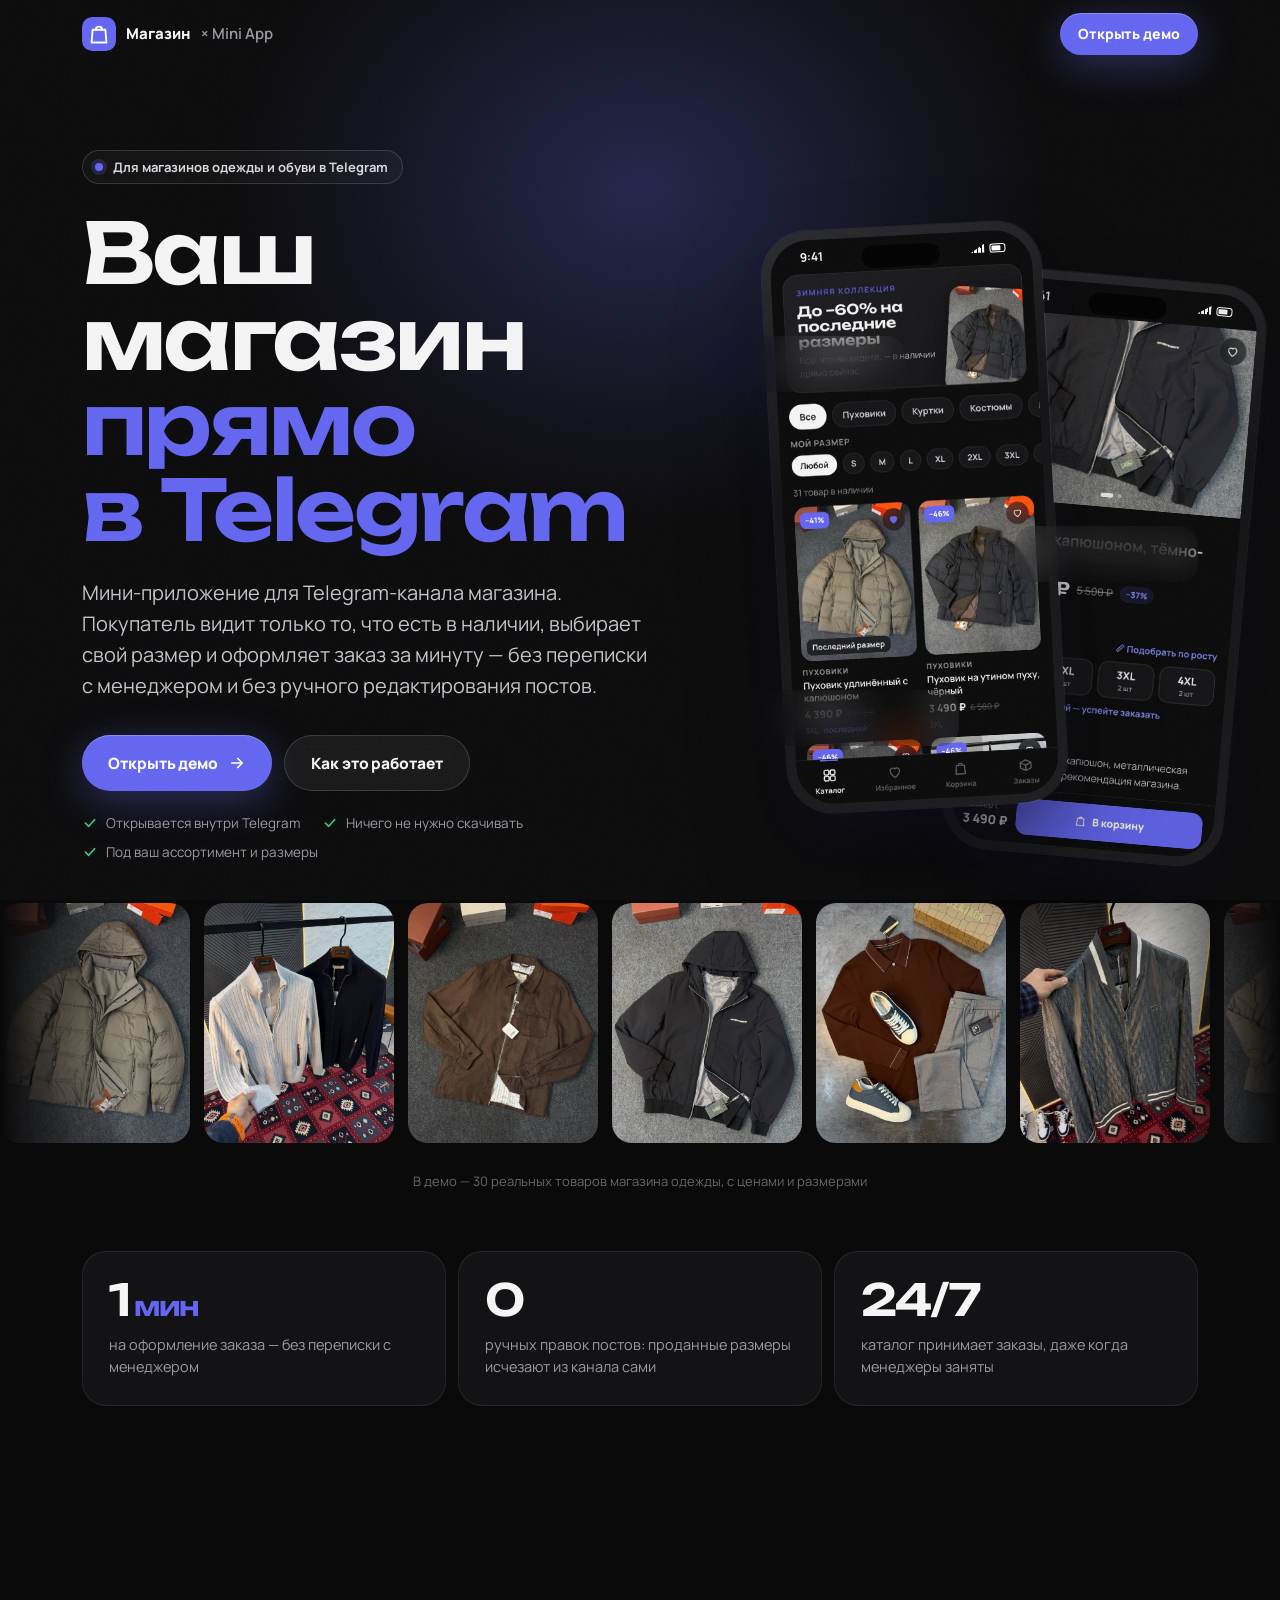
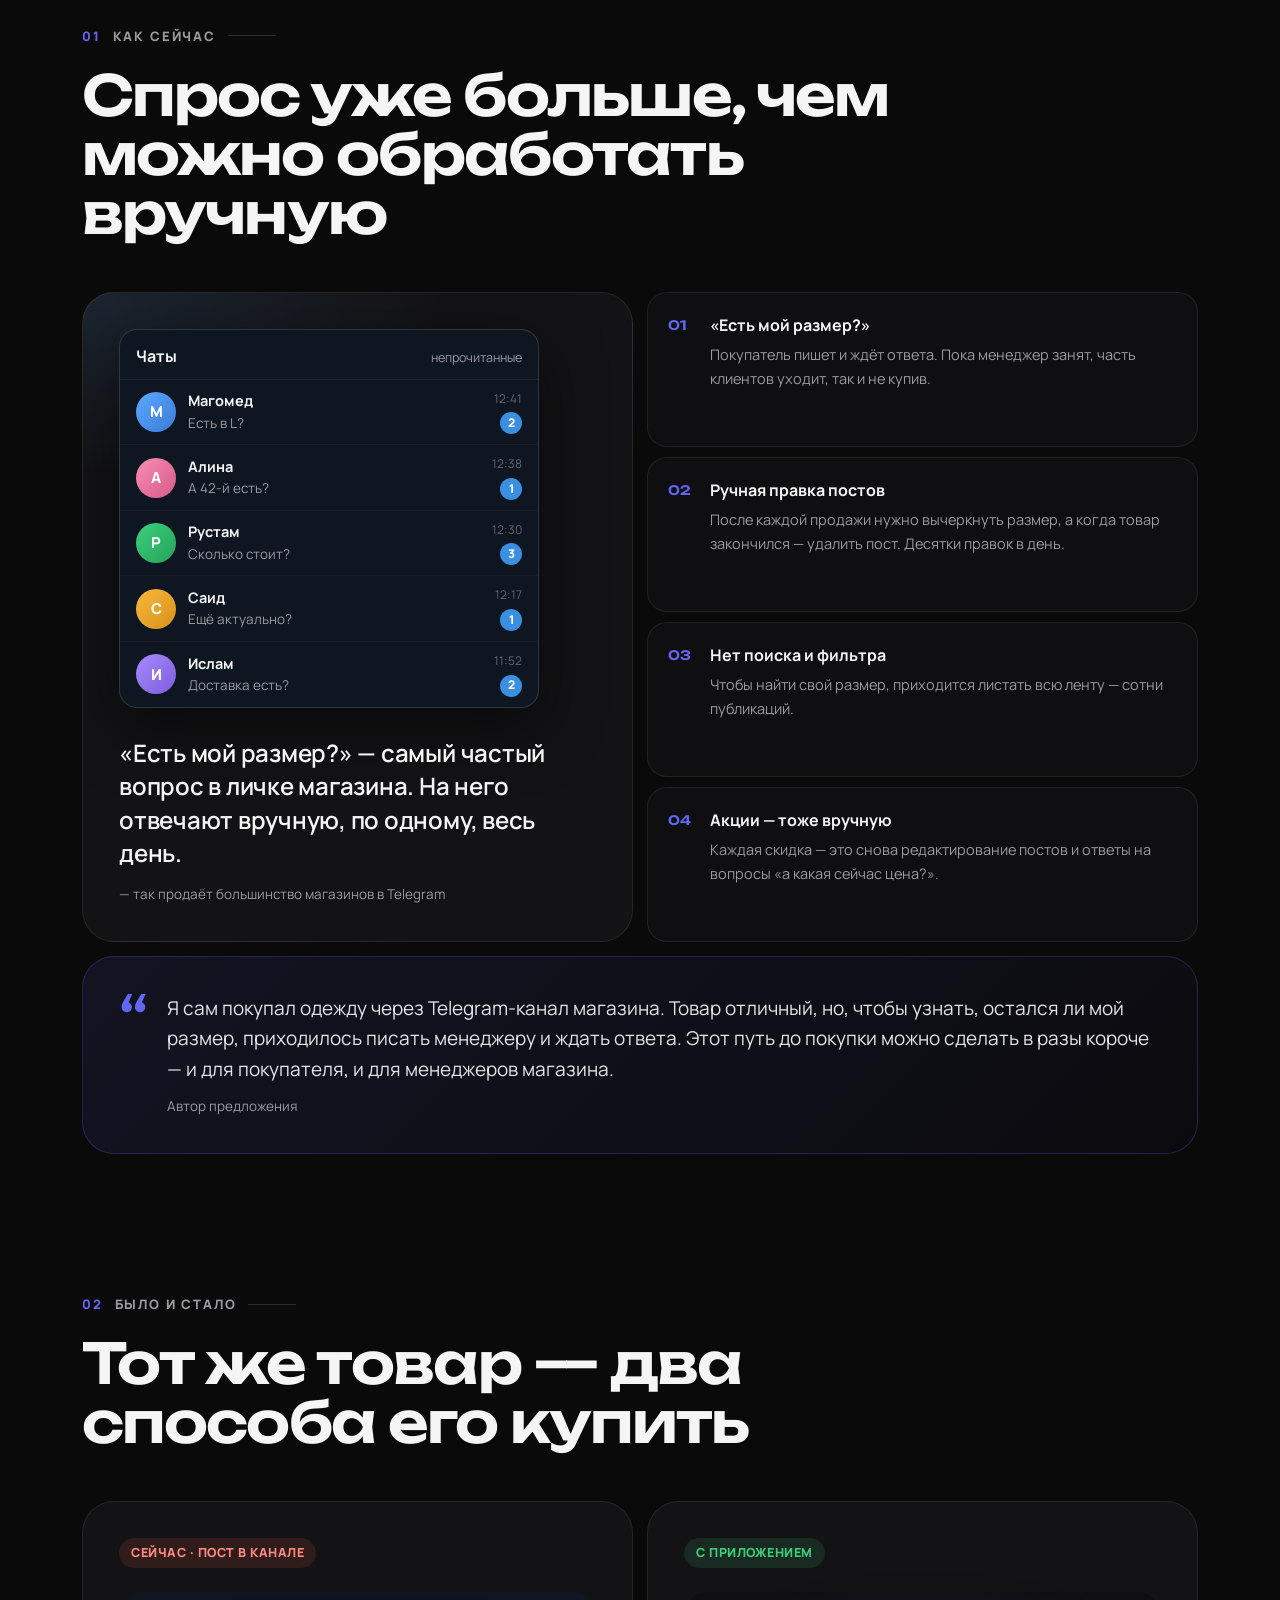
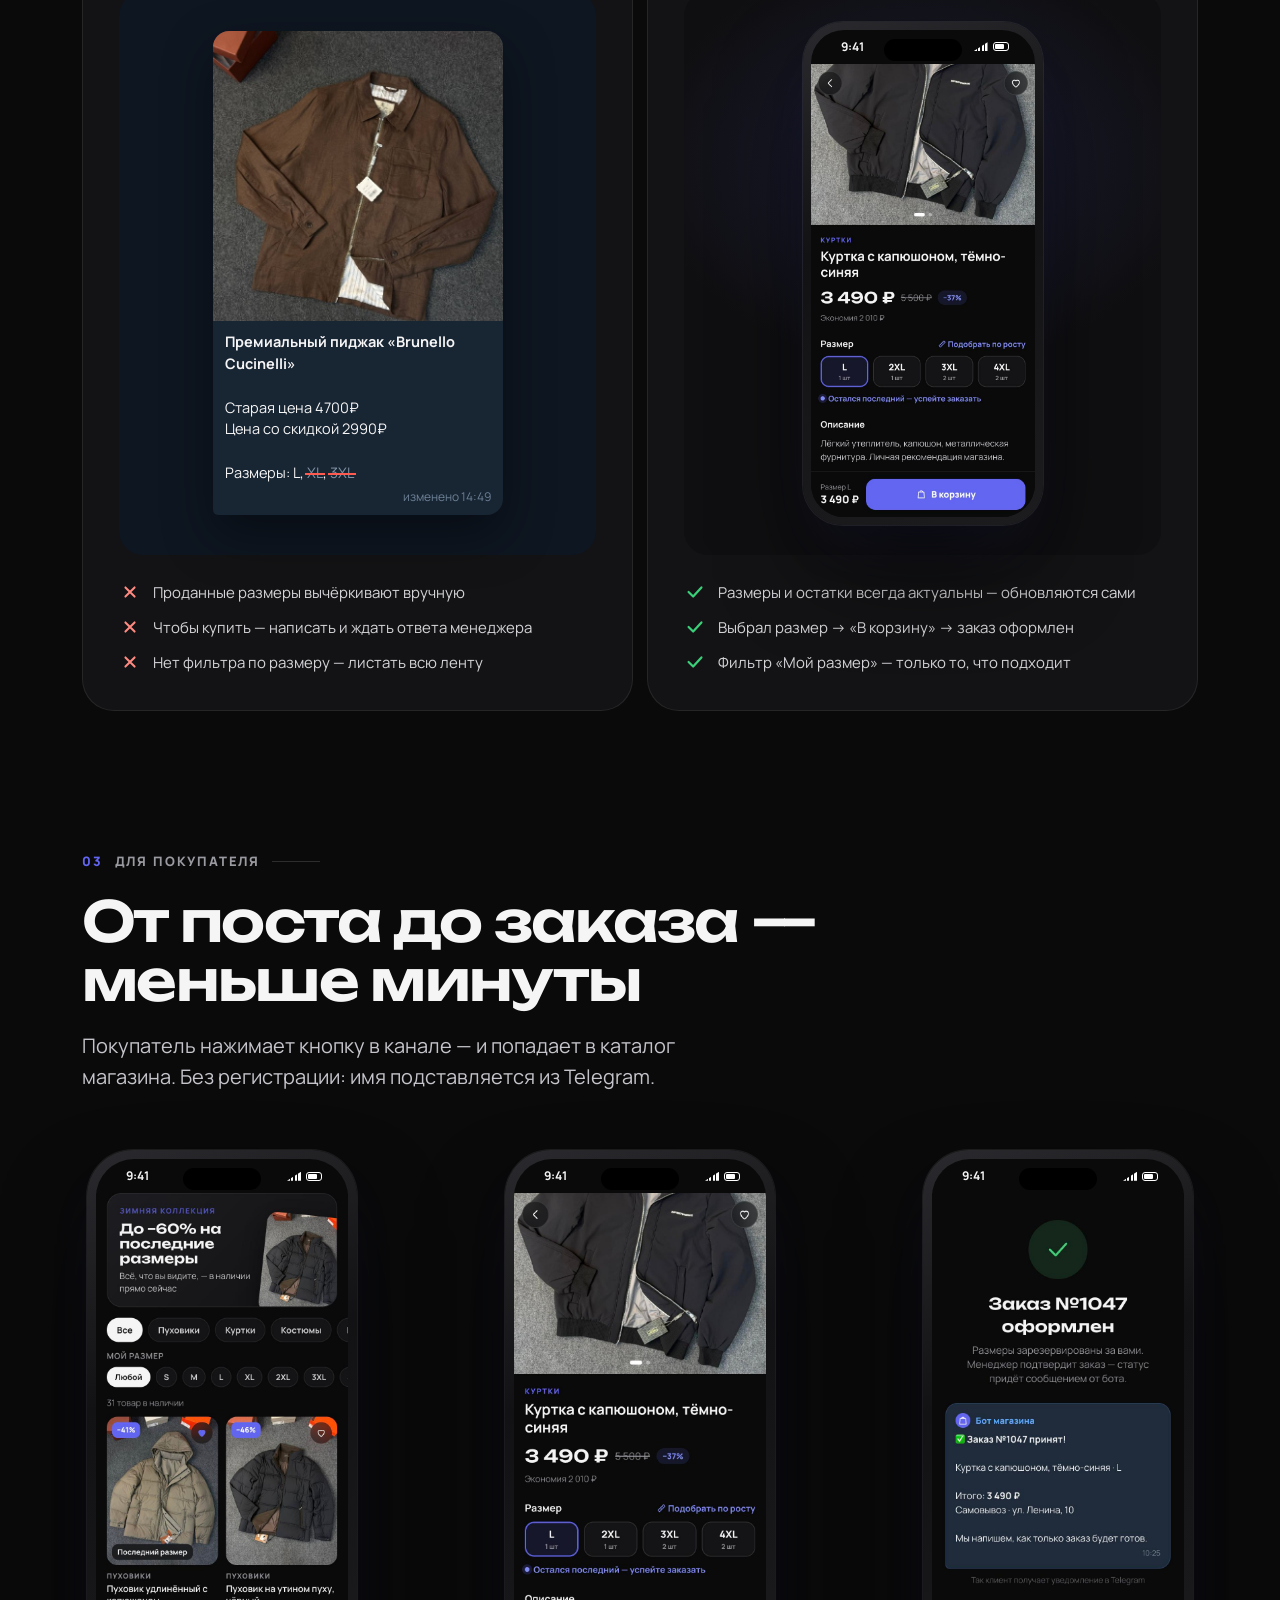
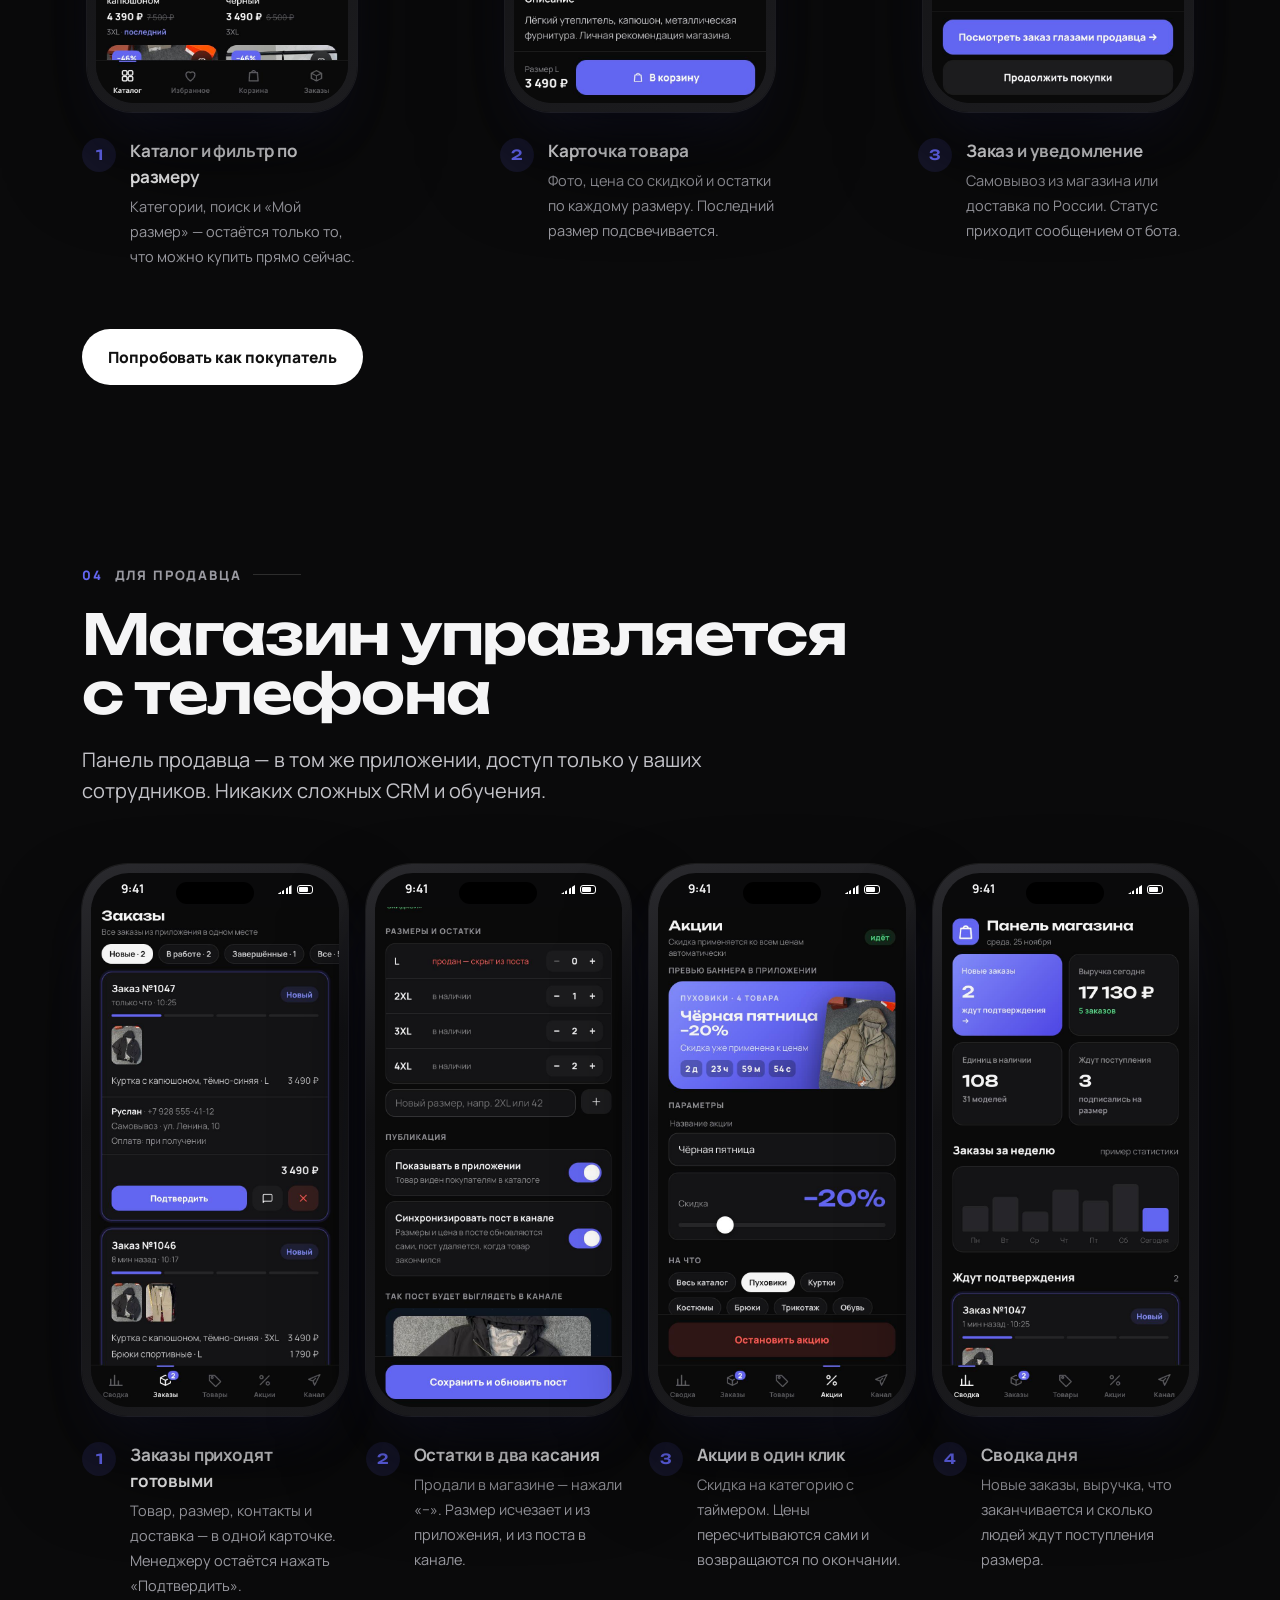
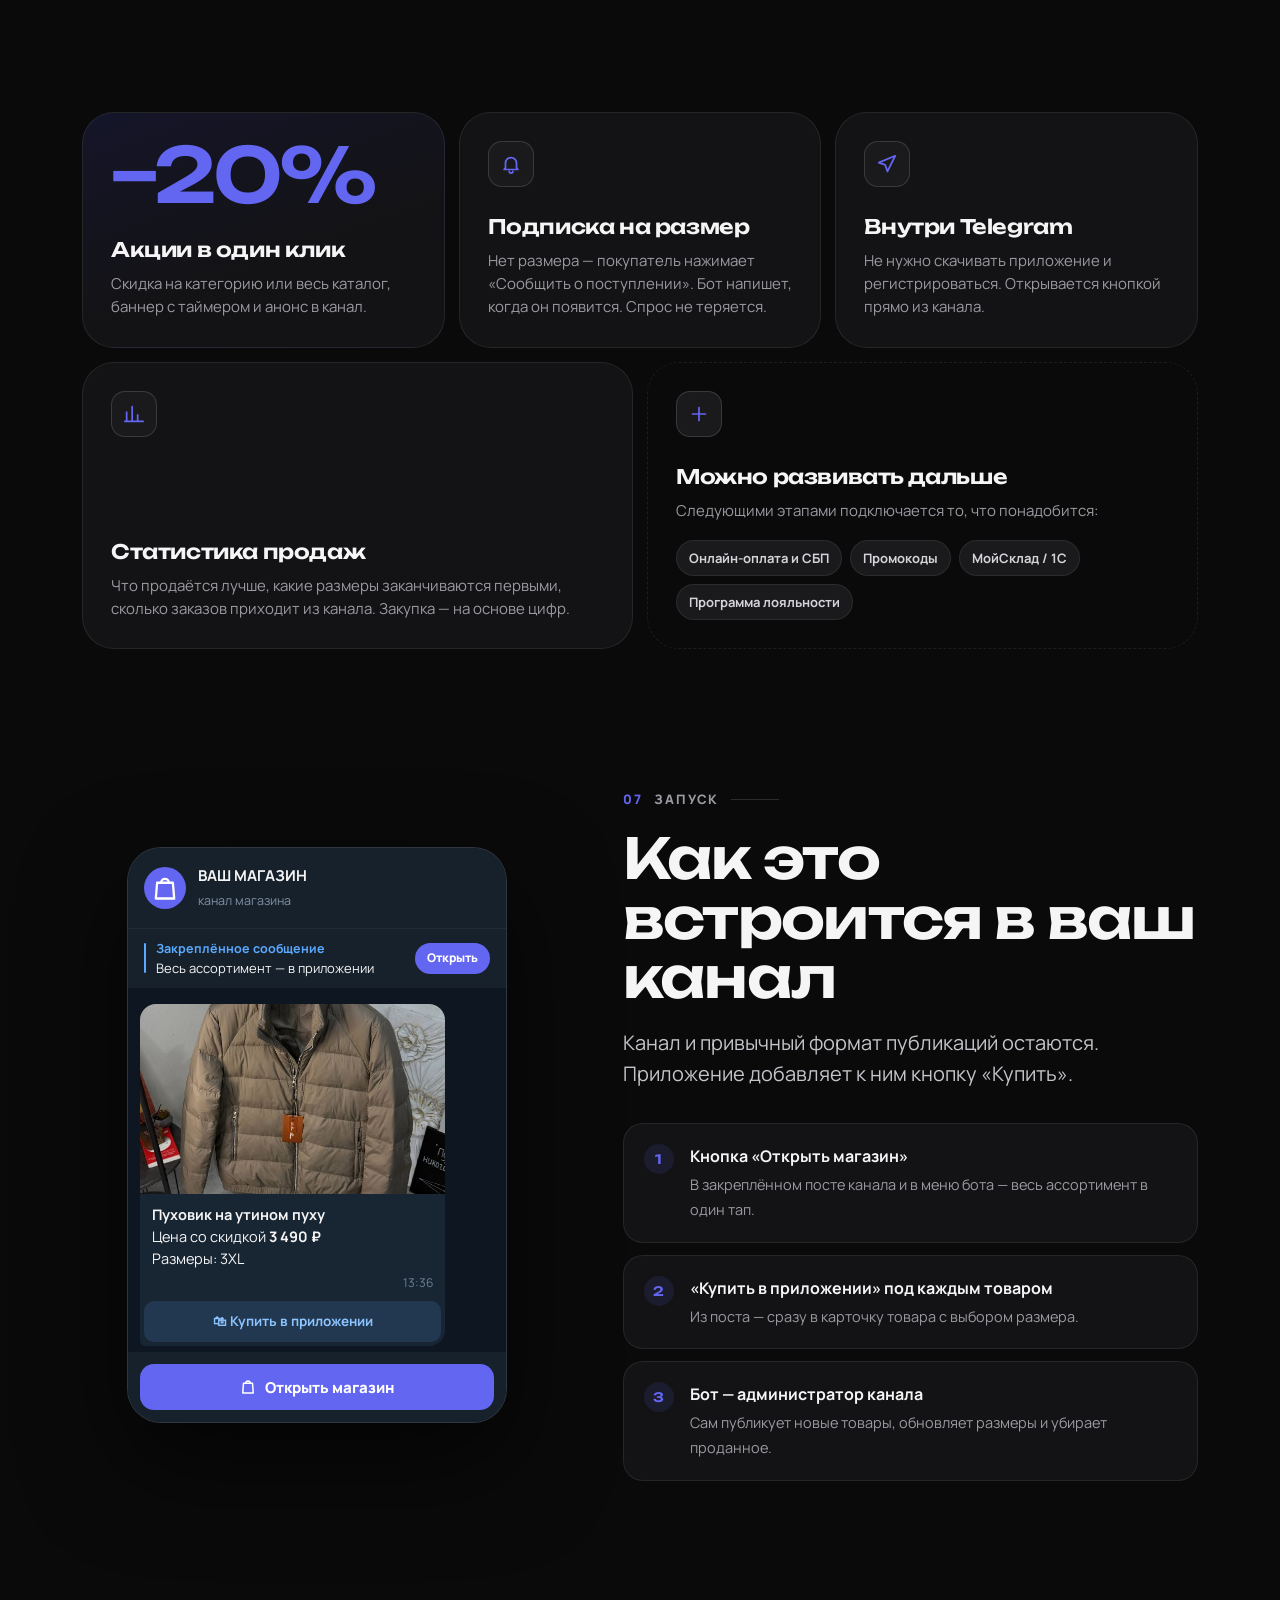
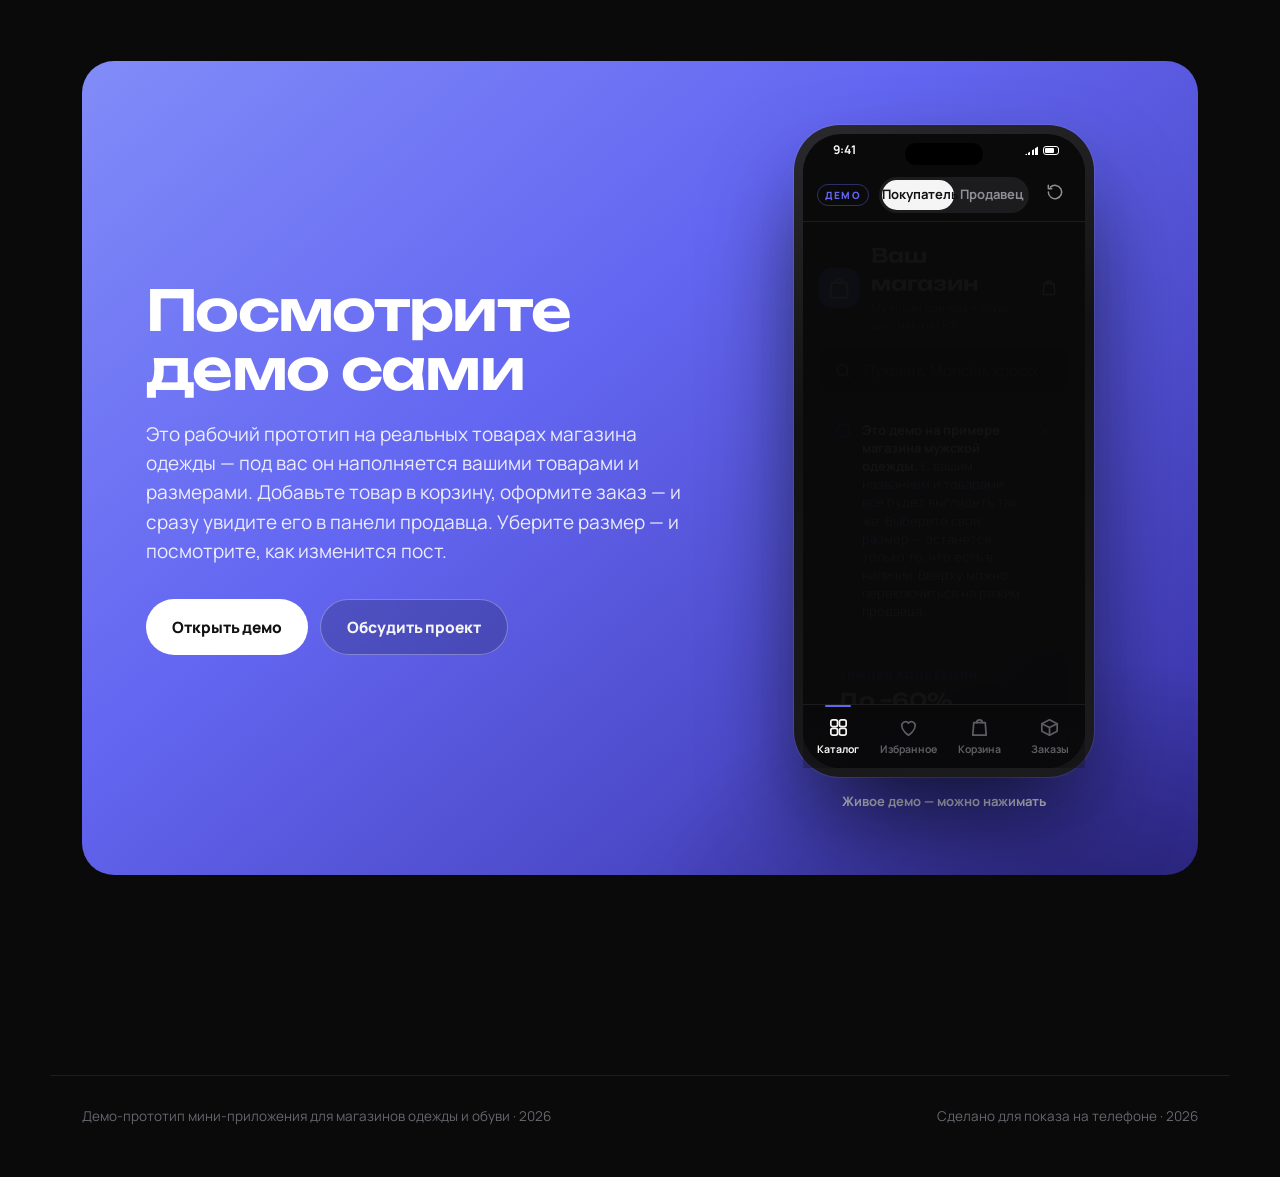
==== index.html @ 1fda40d9 "Upload files." ====
<!doctype html>
<html lang="ru">
<head>
  <meta charset="utf-8">
  <meta name="viewport" content="width=device-width, initial-scale=1, viewport-fit=cover">
  <meta name="theme-color" content="#0a0a0b">
  <meta name="color-scheme" content="dark">
  <title>Магазин в Telegram — мини-приложение для магазина одежды</title>
  <meta name="description" content="Мини-приложение для Telegram-канала магазина одежды и обуви: каталог с актуальными размерами, заказ без переписки и автоматическое обновление постов в канале.">
  <meta property="og:title" content="Ваш магазин прямо в Telegram">
  <meta property="og:description" content="Каталог с актуальными размерами, заказ без переписки и посты, которые обновляются сами. Рабочее демо, которое можно открыть с телефона.">
  <meta property="og:image" content="assets/img/shots/catalog.jpg">
  <link rel="icon" href="assets/img/logo.svg">
  <link rel="preconnect" href="https://fonts.googleapis.com">
  <link rel="preconnect" href="https://fonts.gstatic.com" crossorigin>
  <link href="https://fonts.googleapis.com/css2?family=Manrope:wght@400;500;600;700;800&family=Unbounded:wght@500;600&display=swap" rel="stylesheet">
  <link rel="stylesheet" href="assets/css/site.css?v=2">
</head>
<body>

<header class="nav" id="nav">
  <div class="wrap">
    <a class="brand" href="#top"><img src="assets/img/logo.svg" alt=""><span class="bn" data-shop-name>Магазин</span> <span>× Mini App</span></a>
    <a class="btn btn-primary btn-sm" href="app.html" data-demo>Открыть демо</a>
  </div>
</header>

<main id="top">

  <!-- HERO -->
  <section class="hero">
    <div class="wrap grid">
      <div>
        <div class="kicker rv"><i></i><span data-kicker>Для магазинов одежды и обуви в Telegram</span></div>
        <h1 class="rv d1">Ваш магазин <em>прямо в&nbsp;Telegram</em></h1>
        <p class="lead rv d2">Мини-приложение для Telegram-канала магазина. Покупатель видит только то, что есть в&nbsp;наличии, выбирает свой размер и оформляет заказ за минуту — без переписки с менеджером и без ручного редактирования постов.</p>
        <div class="cta rv d3">
          <a class="btn btn-primary" href="app.html" data-demo>Открыть демо
            <svg viewBox="0 0 24 24" fill="none" stroke="currentColor" stroke-width="2.2" stroke-linecap="round" stroke-linejoin="round"><path d="M5 12h14M13 6l6 6-6 6"/></svg></a>
          <a class="btn btn-ghost" href="#problem">Как это работает</a>
        </div>
        <div class="note rv d4">
          <span><svg viewBox="0 0 24 24" fill="none" stroke="currentColor" stroke-width="2.4" stroke-linecap="round" stroke-linejoin="round"><path d="m5 12 5 5 9-10"/></svg>Открывается внутри Telegram</span>
          <span><svg viewBox="0 0 24 24" fill="none" stroke="currentColor" stroke-width="2.4" stroke-linecap="round" stroke-linejoin="round"><path d="m5 12 5 5 9-10"/></svg>Ничего не нужно скачивать</span>
          <span><svg viewBox="0 0 24 24" fill="none" stroke="currentColor" stroke-width="2.4" stroke-linecap="round" stroke-linejoin="round"><path d="m5 12 5 5 9-10"/></svg>Под ваш ассортимент и размеры</span>
        </div>
      </div>

      <div class="hero-visual rv d2">
        <div class="phone p2"><div class="scr"><div class="sb"><span>9:41</span><span class="ic"><b></b><i></i></span></div><img src="assets/img/shots/product.jpg" alt="Карточка товара в приложении"></div></div>
        <div class="phone p1"><div class="scr"><div class="sb"><span>9:41</span><span class="ic"><b></b><i></i></span></div><img src="assets/img/shots/catalog.jpg" alt="Каталог в приложении"></div></div>
        <div class="float-chip c1"><div class="ic ic-ok"><svg viewBox="0 0 24 24" fill="none" stroke="currentColor" stroke-width="2.4" stroke-linecap="round" stroke-linejoin="round"><path d="m5 12 5 5 9-10"/></svg></div><div><b>Заказ №1047 принят</b><span>3 490 ₽ · самовывоз</span></div></div>
        <div class="float-chip c2"><div class="ic ic-acc"><svg viewBox="0 0 24 24" fill="none" stroke="currentColor" stroke-width="2" stroke-linecap="round" stroke-linejoin="round"><path d="M6 7h12l1 13H5L6 7Z"/><path d="M9 7a3 3 0 0 1 6 0"/></svg></div><div><b>Размер 3XL</b><span>остался последний</span></div></div>
        <div class="float-chip c3"><div class="ic ic-info"><svg viewBox="0 0 24 24" fill="none" stroke="currentColor" stroke-width="2" stroke-linecap="round" stroke-linejoin="round"><path d="M21 3 3 10.5l7 2.5 2.5 7L21 3Z"/></svg></div><div><b>Пост в канале обновлён</b><span>автоматически</span></div></div>
      </div>
    </div>

    <div class="marquee" aria-hidden="true"><div class="track" id="marquee"></div></div>
    <div class="marquee-cap">В демо — 30 реальных товаров магазина одежды, с ценами и размерами</div>

    <div class="wrap">
      <div class="stats">
        <div class="stat rv"><b>1<em> мин</em></b><p>на оформление заказа — без переписки с менеджером</p></div>
        <div class="stat rv d1"><b>0</b><p>ручных правок постов: проданные размеры исчезают из канала сами</p></div>
        <div class="stat rv d2"><b>24/7</b><p>каталог принимает заказы, даже когда менеджеры заняты</p></div>
      </div>
    </div>
  </section>

  <!-- PROBLEM -->
  <section id="problem">
    <div class="wrap">
      <div class="sec-head">
        <div class="label rv"><b>01</b>Как сейчас</div>
        <h2 class="rv d1">Спрос уже больше, чем можно обработать вручную</h2>
      </div>
      <div class="problem">
        <div class="card chats-card rv">
          <div class="dm-mock" aria-hidden="true">
            <div class="dm-hd"><b>Чаты</b><span>непрочитанные</span></div>
            <div class="dm"><i>М</i><div><b>Магомед</b><span>Есть в L?</span></div><time>12:41</time><em>2</em></div>
            <div class="dm"><i>А</i><div><b>Алина</b><span>А 42-й есть?</span></div><time>12:38</time><em>1</em></div>
            <div class="dm"><i>Р</i><div><b>Рустам</b><span>Сколько стоит?</span></div><time>12:30</time><em>3</em></div>
            <div class="dm"><i>С</i><div><b>Саид</b><span>Ещё актуально?</span></div><time>12:17</time><em>1</em></div>
            <div class="dm"><i>И</i><div><b>Ислам</b><span>Доставка есть?</span></div><time>11:52</time><em>2</em></div>
          </div>
          <div>
            <blockquote>«Есть мой размер?» — самый частый вопрос в личке магазина. На него отвечают вручную, по одному, весь день.</blockquote>
            <cite>— так продаёт большинство магазинов в Telegram</cite>
          </div>
        </div>
        <ul class="pains">
          <li class="rv"><span class="n">01</span><div><b>«Есть мой размер?»</b><span>Покупатель пишет и ждёт ответа. Пока менеджер занят, часть клиентов уходит, так и не купив.</span></div></li>
          <li class="rv d1"><span class="n">02</span><div><b>Ручная правка постов</b><span>После каждой продажи нужно вычеркнуть размер, а когда товар закончился — удалить пост. Десятки правок в день.</span></div></li>
          <li class="rv d2"><span class="n">03</span><div><b>Нет поиска и фильтра</b><span>Чтобы найти свой размер, приходится листать всю ленту — сотни публикаций.</span></div></li>
          <li class="rv d3"><span class="n">04</span><div><b>Акции — тоже вручную</b><span>Каждая скидка — это снова редактирование постов и ответы на вопросы «а какая сейчас цена?».</span></div></li>
        </ul>
      </div>
      <div class="card personal rv">
        <div class="q">“</div>
        <div>
          <p>Я сам покупал одежду через Telegram-канал магазина. Товар отличный, но, чтобы узнать, остался ли мой размер, приходилось писать менеджеру и ждать ответа. Этот путь до покупки можно сделать в разы короче — и для покупателя, и для менеджеров магазина.</p>
          <small>Автор предложения</small>
        </div>
      </div>
    </div>
  </section>

  <!-- BEFORE / AFTER -->
  <section id="compare" style="padding-top:0">
    <div class="wrap">
      <div class="sec-head">
        <div class="label rv"><b>02</b>Было и стало</div>
        <h2 class="rv d1">Тот же товар — два способа его купить</h2>
      </div>
      <div class="ba">
        <div class="card rv">
          <span class="ba-tag old">Сейчас · пост в канале</span>
          <div class="ba-visual">
            <div class="tgpost">
              <img src="assets/products/16798_0.jpg" alt="">
              <div class="body"><b>Премиальный пиджак «Brunello Cucinelli»</b><br><br>Старая цена 4700₽<br>Цена со скидкой 2990₽<br><br>Размеры: L, <s class="anim">XL</s>, <s class="anim">3XL</s></div>
              <div class="meta">изменено 14:49</div>
            </div>
          </div>
          <ul class="checks bad">
            <li><svg viewBox="0 0 24 24" fill="none" stroke="currentColor" stroke-width="2.2" stroke-linecap="round"><path d="M7 7l10 10M17 7 7 17"/></svg>Проданные размеры вычёркивают вручную</li>
            <li><svg viewBox="0 0 24 24" fill="none" stroke="currentColor" stroke-width="2.2" stroke-linecap="round"><path d="M7 7l10 10M17 7 7 17"/></svg>Чтобы купить — написать и ждать ответа менеджера</li>
            <li><svg viewBox="0 0 24 24" fill="none" stroke="currentColor" stroke-width="2.2" stroke-linecap="round"><path d="M7 7l10 10M17 7 7 17"/></svg>Нет фильтра по размеру — листать всю ленту</li>
          </ul>
        </div>
        <div class="card rv d1">
          <span class="ba-tag new">С приложением</span>
          <div class="ba-visual app">
            <div class="phone sm"><div class="scr"><div class="sb"><span>9:41</span><span class="ic"><b></b><i></i></span></div><img src="assets/img/shots/product.jpg" alt="Карточка товара"></div></div>
          </div>
          <ul class="checks good">
            <li><svg viewBox="0 0 24 24" fill="none" stroke="currentColor" stroke-width="2.4" stroke-linecap="round" stroke-linejoin="round"><path d="m5 12 5 5 9-10"/></svg>Размеры и остатки всегда актуальны — обновляются сами</li>
            <li><svg viewBox="0 0 24 24" fill="none" stroke="currentColor" stroke-width="2.4" stroke-linecap="round" stroke-linejoin="round"><path d="m5 12 5 5 9-10"/></svg>Выбрал размер → «В корзину» → заказ оформлен</li>
            <li><svg viewBox="0 0 24 24" fill="none" stroke="currentColor" stroke-width="2.4" stroke-linecap="round" stroke-linejoin="round"><path d="m5 12 5 5 9-10"/></svg>Фильтр «Мой размер» — только то, что подходит</li>
          </ul>
        </div>
      </div>
    </div>
  </section>

  <!-- CLIENT -->
  <section id="client" style="padding-top:0">
    <div class="wrap">
      <div class="sec-head">
        <div class="label rv"><b>03</b>Для покупателя</div>
        <h2 class="rv d1">От поста до заказа — меньше минуты</h2>
        <p class="lead rv d2">Покупатель нажимает кнопку в канале — и попадает в каталог магазина. Без регистрации: имя подставляется из Telegram.</p>
      </div>
      <div class="rail">
        <div class="step rv">
          <div class="phone"><div class="scr"><div class="sb"><span>9:41</span><span class="ic"><b></b><i></i></span></div><img src="assets/img/shots/catalog.jpg" alt="" loading="lazy"></div></div>
          <div class="t"><span class="n">1</span><div><b>Каталог и фильтр по размеру</b><span>Категории, поиск и «Мой размер» — остаётся только то, что можно купить прямо сейчас.</span></div></div>
        </div>
        <div class="step rv d1">
          <div class="phone"><div class="scr"><div class="sb"><span>9:41</span><span class="ic"><b></b><i></i></span></div><img src="assets/img/shots/product.jpg" alt="" loading="lazy"></div></div>
          <div class="t"><span class="n">2</span><div><b>Карточка товара</b><span>Фото, цена со скидкой и остатки по каждому размеру. Последний размер подсвечивается.</span></div></div>
        </div>
        <div class="step rv d2">
          <div class="phone"><div class="scr"><div class="sb"><span>9:41</span><span class="ic"><b></b><i></i></span></div><img src="assets/img/shots/success.jpg" alt="" loading="lazy"></div></div>
          <div class="t"><span class="n">3</span><div><b>Заказ и уведомление</b><span>Самовывоз из магазина или доставка по России. Статус приходит сообщением от бота.</span></div></div>
        </div>
      </div>
      <div class="rail-hint">← листайте →</div>
      <div class="sec-cta rv"><a class="btn btn-light" href="app.html" data-demo>Попробовать как покупатель</a></div>
    </div>
  </section>

  <!-- SELLER -->
  <section id="seller" style="padding-top:40px">
    <div class="wrap">
      <div class="sec-head">
        <div class="label rv"><b>04</b>Для продавца</div>
        <h2 class="rv d1">Магазин управляется с&nbsp;телефона</h2>
        <p class="lead rv d2">Панель продавца — в том же приложении, доступ только у ваших сотрудников. Никаких сложных CRM и обучения.</p>
      </div>
      <div class="rail">
        <div class="step rv">
          <div class="phone"><div class="scr"><div class="sb"><span>9:41</span><span class="ic"><b></b><i></i></span></div><img src="assets/img/shots/orders.jpg" alt="" loading="lazy"></div></div>
          <div class="t"><span class="n">1</span><div><b>Заказы приходят готовыми</b><span>Товар, размер, контакты и доставка — в одной карточке. Менеджеру остаётся нажать «Подтвердить».</span></div></div>
        </div>
        <div class="step rv d1">
          <div class="phone"><div class="scr"><div class="sb"><span>9:41</span><span class="ic"><b></b><i></i></span></div><img src="assets/img/shots/editor.jpg" alt="" loading="lazy"></div></div>
          <div class="t"><span class="n">2</span><div><b>Остатки в два касания</b><span>Продали в магазине — нажали «−». Размер исчезает и из приложения, и из поста в канале.</span></div></div>
        </div>
        <div class="step rv d2">
          <div class="phone"><div class="scr"><div class="sb"><span>9:41</span><span class="ic"><b></b><i></i></span></div><img src="assets/img/shots/promo.jpg" alt="" loading="lazy"></div></div>
          <div class="t"><span class="n">3</span><div><b>Акции в один клик</b><span>Скидка на категорию с таймером. Цены пересчитываются сами и возвращаются по окончании.</span></div></div>
        </div>
        <div class="step rv d3">
          <div class="phone"><div class="scr"><div class="sb"><span>9:41</span><span class="ic"><b></b><i></i></span></div><img src="assets/img/shots/dash.jpg" alt="" loading="lazy"></div></div>
          <div class="t"><span class="n">4</span><div><b>Сводка дня</b><span>Новые заказы, выручка, что заканчивается и сколько людей ждут поступления размера.</span></div></div>
        </div>
      </div>
      <div class="rail-hint">← листайте →</div>
      <div class="sec-cta rv"><a class="btn btn-light" href="app.html?role=seller" data-demo="seller">Попробовать как продавец</a></div>
    </div>
  </section>

  <!-- SYNC -->
  <section id="sync">
    <div class="wrap sync">
      <div>
        <div class="label rv"><b>05</b>Канал и приложение</div>
        <h2 class="rv d1">Канал остаётся витриной — но обновляется сам</h2>
        <p class="lead rv d2">Бот публикует товар в канал с кнопкой «Купить» и дальше следит за остатками. Продан размер — он исчезает из поста. Закончился товар — пост удаляется. Вручную ничего править не нужно.</p>
        <div class="flow">
          <div class="f rv"><div class="ic"><svg viewBox="0 0 24 24" fill="none" stroke="currentColor" stroke-width="1.9" stroke-linecap="round" stroke-linejoin="round"><path d="M6 7h12l1 13H5L6 7Z"/><path d="M9 7a3 3 0 0 1 6 0"/></svg></div><div><b>Продажа</b><span>Заказ в приложении — или продажа в офлайн-магазине</span></div></div>
          <div class="f rv d1"><div class="ic"><svg viewBox="0 0 24 24" fill="none" stroke="currentColor" stroke-width="1.9" stroke-linecap="round" stroke-linejoin="round"><path d="M4 8l8-4 8 4v8l-8 4-8-4V8Z"/><path d="M4 8l8 4 8-4M12 12v8"/></svg></div><div><b>Остаток обновлён</b><span>Единая база товаров для приложения, канала и магазинов</span></div></div>
          <div class="f rv d2"><div class="ic"><svg viewBox="0 0 24 24" fill="none" stroke="currentColor" stroke-width="1.9" stroke-linecap="round" stroke-linejoin="round"><path d="M21 3 3 10.5l7 2.5 2.5 7L21 3Z"/><path d="m10 13 4-4"/></svg></div><div><b>Пост в канале изменён</b><span>Автоматически, за секунды. Подписчики всегда видят актуальное</span></div></div>
        </div>
      </div>
      <div class="sync-visual rv d1">
        <div class="phone"><div class="scr"><div class="sb"><span>9:41</span><span class="ic"><b></b><i></i></span></div><img src="assets/img/shots/channel.jpg" alt="Пост в канале обновился" loading="lazy"></div></div>
        <div class="float-chip"><div class="ic ic-acc"><svg viewBox="0 0 24 24" fill="none" stroke="currentColor" stroke-width="2" stroke-linecap="round" stroke-linejoin="round"><path d="M4 12a8 8 0 1 0 2.5-5.8"/><path d="M4 4v4h4"/></svg></div><div><b>3XL продан</b><span>пост обновлён сам</span></div></div>
      </div>
    </div>
  </section>

  <!-- BENTO -->
  <section id="value" style="padding-top:0">
    <div class="wrap">
      <div class="sec-head">
        <div class="label rv"><b>06</b>Что получает магазин</div>
        <h2 class="rv d1">Больше продаж — меньше ручной работы</h2>
      </div>
      <div class="bento">
        <div class="card b-a rv">
          <div class="inner">
            <div>
              <div class="ic"><svg viewBox="0 0 24 24" fill="none" stroke="currentColor" stroke-width="1.9" stroke-linecap="round" stroke-linejoin="round"><path d="M5 18 3 21V6a2 2 0 0 1 2-2h14a2 2 0 0 1 2 2v10a2 2 0 0 1-2 2H5Z"/><path d="M8 9h8M8 13h5"/></svg></div>
              <h3>Заказы без переписки</h3>
              <p>Покупатель оформляет заказ сам. Менеджеры получают готовую заявку в общий Telegram-чат и тратят время на продажи, а не на ответы «да, размер есть».</p>
            </div>
            <div class="notif">
              <div class="from"><img src="assets/img/logo.svg" alt=""><span data-bot-name>Бот магазина</span></div>
              <b>🛍 Новый заказ №1047</b><br>
              <div class="row"><span>Куртка с капюшоном · 3XL</span><span>3 490 ₽</span></div>
              <div class="row"><span>Руслан · +7 928 555-41-12</span></div>
              <div class="row"><span>Самовывоз из магазина</span></div>
              <div class="act"><span>✅ Подтвердить</span><span>💬 Написать</span></div>
            </div>
          </div>
        </div>
        <div class="card b-b rv d1">
          <div class="ic"><svg viewBox="0 0 24 24" fill="none" stroke="currentColor" stroke-width="1.9" stroke-linecap="round" stroke-linejoin="round"><path d="m5 12 5 5 9-10"/></svg></div>
          <h3>Только актуальный товар</h3>
          <p>Больше никаких «а этот размер уже продали». Что видно — то можно купить.</p>
        </div>
        <div class="card b-c rv">
          <div class="big-num">−20%</div>
          <h3>Акции в один клик</h3>
          <p>Скидка на категорию или весь каталог, баннер с таймером и анонс в канал.</p>
        </div>
        <div class="card b-d rv d1">
          <div class="ic"><svg viewBox="0 0 24 24" fill="none" stroke="currentColor" stroke-width="1.9" stroke-linecap="round" stroke-linejoin="round"><path d="M6 16V11a6 6 0 0 1 12 0v5l1.5 2h-15L6 16Z"/><path d="M10 20a2 2 0 0 0 4 0"/></svg></div>
          <h3>Подписка на размер</h3>
          <p>Нет размера — покупатель нажимает «Сообщить о поступлении». Бот напишет, когда он появится. Спрос не теряется.</p>
        </div>
        <div class="card b-e rv d2">
          <div class="ic"><svg viewBox="0 0 24 24" fill="none" stroke="currentColor" stroke-width="1.9" stroke-linecap="round" stroke-linejoin="round"><path d="M21 3 3 10.5l7 2.5 2.5 7L21 3Z"/></svg></div>
          <h3>Внутри Telegram</h3>
          <p>Не нужно скачивать приложение и регистрироваться. Открывается кнопкой прямо из канала.</p>
        </div>
        <div class="card b-f rv">
          <div class="ic"><svg viewBox="0 0 24 24" fill="none" stroke="currentColor" stroke-width="1.9" stroke-linecap="round" stroke-linejoin="round"><path d="M4 20V10M10 20V4M16 20v-7M22 20H2"/></svg></div>
          <h3>Статистика продаж</h3>
          <p>Что продаётся лучше, какие размеры заканчиваются первыми, сколько заказов приходит из канала. Закупка — на основе цифр.</p>
        </div>
        <div class="card b-g rv d1">
          <div class="ic"><svg viewBox="0 0 24 24" fill="none" stroke="currentColor" stroke-width="1.9" stroke-linecap="round" stroke-linejoin="round"><path d="M12 5v14M5 12h14"/></svg></div>
          <h3>Можно развивать дальше</h3>
          <p>Следующими этапами подключается то, что понадобится:</p>
          <div class="tags"><span>Онлайн-оплата и СБП</span><span>Промокоды</span><span>МойСклад / 1С</span><span>Программа лояльности</span></div>
        </div>
      </div>
    </div>
  </section>

  <!-- INTEGRATION -->
  <section id="how" style="padding-top:0">
    <div class="wrap integ">
      <div class="rv">
        <div class="tgmock">
          <div class="hd"><img src="assets/img/logo.svg" alt=""><div><b data-shop-upper>ВАШ МАГАЗИН</b><span>канал магазина</span></div></div>
          <div class="pin"><i></i><div><b>Закреплённое сообщение</b>Весь ассортимент — в приложении</div><span class="go">Открыть</span></div>
          <div class="feed">
            <div class="tgpost">
              <img src="assets/products/16831_0.jpg" alt="">
              <div class="body"><b>Пуховик на утином пуху</b><br>Цена со скидкой <b>3 490 ₽</b><br>Размеры: 3XL</div>
              <div class="meta">13:36</div>
              <span class="kb">🛍 Купить в приложении</span>
            </div>
          </div>
          <div class="bottom"><span class="open"><svg viewBox="0 0 24 24" fill="none" stroke="currentColor" stroke-width="2" stroke-linecap="round" stroke-linejoin="round"><path d="M6 7h12l1 13H5L6 7Z"/><path d="M9 7a3 3 0 0 1 6 0"/></svg>Открыть магазин</span></div>
        </div>
      </div>
      <div>
        <div class="label rv"><b>07</b>Запуск</div>
        <h2 class="rv d1">Как это встроится в ваш канал</h2>
        <p class="lead rv d2">Канал и привычный формат публикаций остаются. Приложение добавляет к ним кнопку «Купить».</p>
        <ul class="ilist">
          <li class="rv"><span class="n">1</span><div><b>Кнопка «Открыть магазин»</b><span>В закреплённом посте канала и в меню бота — весь ассортимент в один тап.</span></div></li>
          <li class="rv d1"><span class="n">2</span><div><b>«Купить в приложении» под каждым товаром</b><span>Из поста — сразу в карточку товара с выбором размера.</span></div></li>
          <li class="rv d2"><span class="n">3</span><div><b>Бот — администратор канала</b><span>Сам публикует новые товары, обновляет размеры и убирает проданное.</span></div></li>
        </ul>
      </div>
    </div>
  </section>

  <!-- FINAL -->
  <section class="final" id="demo">
    <div class="wrap">
      <div class="card rv">
        <div>
          <h2>Посмотрите демо сами</h2>
          <p>Это рабочий прототип на реальных товарах магазина одежды — под вас он наполняется вашими товарами и размерами. Добавьте товар в корзину, оформите заказ — и сразу увидите его в панели продавца. Уберите размер — и посмотрите, как изменится пост.</p>
          <div class="cta">
            <a class="btn btn-light" href="app.html" data-demo>Открыть демо</a>
            <a class="btn btn-ghost" href="#" data-contact hidden>Обсудить проект</a>
          </div>
        </div>
        <div class="live">
          <div>
            <div class="phone"><div class="scr"><div class="sb"><span>9:41</span><span class="ic"><b></b><i></i></span></div><iframe data-src="app.html?embed=1" data-keep-for title="Живое демо приложения" loading="lazy"></iframe></div></div>
            <div class="live-cap">Живое демо — можно нажимать</div>
          </div>
        </div>
      </div>
    </div>
  </section>
</main>

<footer>
  <div class="wrap">
    <span>Демо-прототип мини-приложения для магазинов одежды и обуви · 2026</span>
    <span>Сделано для показа на телефоне · 2026</span>
  </div>
</footer>

<script src="assets/js/shop-name.js?v=2"></script>
<script src="assets/js/site.js?v=2"></script>
</body>
</html>
---- assets/css/site.css ----
:root {
  --bg: #0a0a0b;
  --bg-2: #0f0f11;
  --surface: #131315;
  --surface-2: #1a1a1d;
  --line: rgba(255, 255, 255, 0.08);
  --line-2: rgba(255, 255, 255, 0.14);
  --text: #f5f5f6;
  --muted: #9a9aa1;
  --muted-2: #66666d;
  --accent: #6366f1;
  --accent-2: #818cf8;
  --accent-soft: rgba(99, 102, 241, 0.12);
  --ok: #3ccf7a;
  --danger: #ff5a4f;
  --font: 'Manrope', -apple-system, BlinkMacSystemFont, 'Segoe UI', Roboto, sans-serif;
  --display: 'Unbounded', 'Manrope', sans-serif;
  --wrap: 1180px;
  --r-xl: 32px;
  --r-lg: 24px;
}

* { box-sizing: border-box; }
html { scroll-behavior: smooth; -webkit-text-size-adjust: 100%; }
body {
  margin: 0;
  background: var(--bg);
  color: var(--text);
  font-family: var(--font);
  font-size: 16px;
  line-height: 1.55;
  -webkit-font-smoothing: antialiased;
  overflow-x: hidden;
}
body::after {
  content: '';
  position: fixed;
  inset: 0;
  pointer-events: none;
  z-index: 100;
  opacity: 0.05;
  background-image: url("data:image/svg+xml,%3Csvg xmlns='http://www.w3.org/2000/svg' width='160' height='160'%3E%3Cfilter id='n'%3E%3CfeTurbulence type='fractalNoise' baseFrequency='.9' numOctaves='3' stitchTiles='stitch'/%3E%3C/filter%3E%3Crect width='100%25' height='100%25' filter='url(%23n)'/%3E%3C/svg%3E");
}
img { display: block; max-width: 100%; }
a { color: inherit; text-decoration: none; }
::selection { background: var(--accent); color: #fff; }

.wrap { max-width: var(--wrap); margin: 0 auto; padding: 0 20px; }
@media (min-width: 768px) { .wrap { padding: 0 32px; } }

/* ---------- Buttons ---------- */
.btn {
  display: inline-flex;
  align-items: center;
  justify-content: center;
  gap: 10px;
  height: 56px;
  padding: 0 26px;
  border-radius: 999px;
  font-weight: 800;
  font-size: 15.5px;
  letter-spacing: -0.005em;
  transition: transform 0.2s, background 0.2s, box-shadow 0.3s;
  white-space: nowrap;
}
.btn svg { width: 18px; height: 18px; }
.btn:active { transform: scale(0.98); }
.btn-primary { background: var(--accent); color: #fff; box-shadow: 0 10px 40px rgba(99, 102, 241, 0.35), inset 0 1px 0 rgba(255, 255, 255, 0.25); }
.btn-primary:hover { background: #7477f5; box-shadow: 0 14px 50px rgba(99, 102, 241, 0.5), inset 0 1px 0 rgba(255, 255, 255, 0.25); }
.btn-ghost { background: rgba(255, 255, 255, 0.06); border: 1px solid var(--line-2); color: var(--text); backdrop-filter: blur(10px); -webkit-backdrop-filter: blur(10px); }
.btn-ghost:hover { background: rgba(255, 255, 255, 0.1); }
.btn-light { background: #fff; color: #111; }
.btn-light:hover { background: #f0f0f0; }
.btn-sm { height: 42px; padding: 0 18px; font-size: 14px; }

/* ---------- Nav ---------- */
.nav {
  position: fixed;
  top: 0; left: 0; right: 0;
  z-index: 50;
  transition: background 0.3s, border-color 0.3s;
  border-bottom: 1px solid transparent;
}
.nav.scrolled { background: rgba(10, 10, 11, 0.72); backdrop-filter: blur(20px) saturate(140%); -webkit-backdrop-filter: blur(20px) saturate(140%); border-color: var(--line); }
.nav .wrap { display: flex; align-items: center; justify-content: space-between; height: 68px; }
.brand { display: flex; align-items: center; gap: 10px; font-weight: 800; font-size: 15px; }
.brand img { width: 34px; height: 34px; border-radius: 10px; }
.brand { white-space: nowrap; }
.brand span { color: var(--muted); font-weight: 600; }
.brand .bn { color: var(--text); font-weight: 800; display: inline; max-width: 46vw; overflow: hidden; text-overflow: ellipsis; }
@media (max-width: 420px) { .brand span { display: none; } }

/* ---------- Typography ---------- */
.kicker {
  display: inline-flex;
  align-items: center;
  gap: 10px;
  height: 34px;
  padding: 0 14px 0 12px;
  border-radius: 999px;
  border: 1px solid var(--line-2);
  background: rgba(255, 255, 255, 0.03);
  font-size: 13px;
  font-weight: 700;
  color: #d8d8dc;
}
.kicker i { width: 8px; height: 8px; border-radius: 50%; background: var(--accent); box-shadow: 0 0 0 4px rgba(99, 102, 241, 0.2); animation: pulse 2s infinite; }
@keyframes pulse { 50% { box-shadow: 0 0 0 7px rgba(99, 102, 241, 0); } }
h1, h2, h3 { margin: 0; font-family: var(--display); font-weight: 600; letter-spacing: -0.03em; }
h1 { font-size: clamp(38px, 10.5vw, 84px); line-height: 1.02; }
h2 { font-size: clamp(30px, 7.4vw, 56px); line-height: 1.06; }
h3 { font-size: 20px; line-height: 1.2; letter-spacing: -0.02em; }
em { font-style: normal; color: var(--accent); }
.lead { font-size: clamp(17px, 2.2vw, 20px); color: #c4c4ca; line-height: 1.55; max-width: 620px; }
.muted { color: var(--muted); }
.label { display: flex; align-items: center; gap: 12px; font-size: 13px; font-weight: 800; letter-spacing: 0.14em; text-transform: uppercase; color: var(--muted); margin-bottom: 20px; }
.label b { color: var(--accent); font-weight: 800; }
.label::after { content: ''; height: 1px; flex: 0 0 48px; background: var(--line-2); }

section { position: relative; padding: 96px 0; }
@media (min-width: 900px) { section { padding: 140px 0; } }
.sec-head { max-width: 820px; margin-bottom: 48px; }
.sec-head .lead { margin-top: 20px; }

/* ---------- Hero ---------- */
.hero { padding: 120px 0 40px; overflow: hidden; }
.hero::before {
  content: '';
  position: absolute;
  top: -260px; left: 50%;
  width: 1100px; height: 900px;
  transform: translateX(-50%);
  background: radial-gradient(closest-side, rgba(99, 102, 241, 0.28), rgba(99, 102, 241, 0.06) 55%, transparent 75%);
  pointer-events: none;
}
.hero .grid { display: grid; gap: 56px; align-items: center; position: relative; }
@media (min-width: 1000px) { .hero { padding: 150px 0 80px; } .hero .grid { grid-template-columns: 1.15fr 1fr; gap: 40px; } }
.hero h1 { margin: 26px 0 24px; }
.hero .cta { display: flex; flex-wrap: wrap; gap: 12px; margin-top: 34px; }
.hero .note { margin-top: 22px; display: flex; flex-wrap: wrap; gap: 8px 22px; font-size: 13.5px; color: var(--muted); }
.hero .note span { display: inline-flex; align-items: center; gap: 8px; }
.hero .note svg { width: 16px; height: 16px; color: var(--ok); }
@media (max-width: 520px) { .hero .cta .btn { flex: 1 1 100%; } }

/* phones */
.phone {
  position: relative;
  width: 280px;
  border-radius: 46px;
  padding: 9px;
  background: linear-gradient(160deg, #2a2a2e, #121214 40%, #1c1c1f);
  box-shadow: 0 0 0 1px rgba(255, 255, 255, 0.08), 0 50px 100px -20px rgba(0, 0, 0, 0.8), 0 30px 60px -30px rgba(99, 102, 241, 0.25);
}
.phone .scr { border-radius: 38px; overflow: hidden; background: #0a0a0b; }
.phone .sb { height: 34px; display: flex; align-items: center; justify-content: space-between; padding: 0 26px 0 30px; font-size: 12px; font-weight: 700; position: relative; }
.phone .sb::before { content: ''; position: absolute; left: 50%; top: 9px; width: 78px; height: 22px; border-radius: 12px; background: #000; transform: translateX(-50%); }
.phone .sb .ic { display: flex; gap: 5px; align-items: center; }
.phone .sb .ic i { display: block; width: 16px; height: 9px; border-radius: 3px; border: 1.5px solid #fff; position: relative; }
.phone .sb .ic i::after { content: ''; position: absolute; inset: 1px 4px 1px 1px; background: #fff; border-radius: 1px; }
.phone .sb .ic b { width: 14px; height: 9px; background: linear-gradient(90deg, #fff 0 18%, transparent 18% 27%, #fff 27% 45%, transparent 45% 54%, #fff 54% 72%, transparent 72% 81%, #fff 81%); clip-path: polygon(0 100%, 100% 0, 100% 100%); }
.phone img { width: 100%; aspect-ratio: 750 / 1516; object-fit: cover; object-position: top; }
.phone.sm { width: 240px; border-radius: 40px; padding: 8px; }
.phone.sm .scr { border-radius: 33px; }

.hero-visual { position: relative; height: 560px; display: flex; justify-content: center; }
.hero-visual .phone { position: absolute; }
.hero-visual .p1 { z-index: 2; left: 50%; transform: translateX(-62%) rotate(-3deg); top: 0; }
.hero-visual .p2 { z-index: 1; left: 50%; transform: translateX(6%) rotate(5deg); top: 50px; opacity: 0.92; }
@media (max-width: 520px) {
  .hero-visual { height: 470px; }
  .hero-visual .phone { width: 220px; border-radius: 38px; padding: 7px; }
  .hero-visual .phone .scr { border-radius: 32px; }
  .hero-visual .p1 { transform: translateX(-70%) rotate(-3deg); }
  .hero-visual .p2 { transform: translateX(-12%) rotate(5deg); top: 40px; }
}
.float-chip {
  position: absolute;
  z-index: 3;
  display: flex;
  align-items: center;
  gap: 10px;
  padding: 10px 14px 10px 10px;
  border-radius: 18px;
  background: rgba(28, 28, 31, 0.72);
  backdrop-filter: blur(18px) saturate(150%);
  -webkit-backdrop-filter: blur(18px) saturate(150%);
  border: 1px solid rgba(255, 255, 255, 0.12);
  box-shadow: 0 20px 50px rgba(0, 0, 0, 0.5);
  font-size: 13px;
  line-height: 1.3;
  animation: floaty 6s ease-in-out infinite;
  white-space: nowrap;
}
.float-chip .ic { width: 34px; height: 34px; border-radius: 11px; display: grid; place-items: center; flex: none; }
.float-chip .ic svg { width: 18px; height: 18px; }
.float-chip b { display: block; font-size: 13.5px; }
.float-chip span { color: var(--muted); font-size: 12px; }
.float-chip.c1 { left: 0; top: 110px; }
.float-chip.c2 { right: 0; top: 300px; animation-delay: -2s; }
.float-chip.c3 { left: 6%; bottom: 40px; animation-delay: -4s; }
@media (max-width: 520px) {
  .float-chip { transform: scale(0.86); }
  .float-chip.c1 { left: -8px; top: 70px; }
  .float-chip.c2 { right: -10px; top: 250px; }
  .float-chip.c3 { left: 0; bottom: 20px; }
}
@keyframes floaty { 50% { translate: 0 -8px; } }
.ic-ok { background: rgba(60, 207, 122, 0.16); color: var(--ok); }
.ic-acc { background: var(--accent-soft); color: var(--accent); }
.ic-info { background: rgba(90, 169, 255, 0.16); color: #5aa9ff; }

/* ---------- Marquee ---------- */
.marquee { padding: 40px 0 10px; overflow: hidden; -webkit-mask-image: linear-gradient(90deg, transparent, #000 10%, #000 90%, transparent); mask-image: linear-gradient(90deg, transparent, #000 10%, #000 90%, transparent); }
.marquee .track { display: flex; gap: 14px; width: max-content; animation: marquee 60s linear infinite; }
.marquee img { width: 150px; height: 190px; object-fit: cover; border-radius: 20px; filter: saturate(0.9); }
@media (min-width: 900px) { .marquee img { width: 190px; height: 240px; } }
@keyframes marquee { to { transform: translateX(-50%); } }
.marquee-cap { text-align: center; color: var(--muted-2); font-size: 13px; margin-top: 18px; padding: 0 16px; }

/* ---------- Stats ---------- */
.stats { display: grid; gap: 12px; padding-top: 60px; }
@media (min-width: 760px) { .stats { grid-template-columns: repeat(3, 1fr); } }
.stat { padding: 26px; border-radius: var(--r-lg); background: var(--surface); border: 1px solid var(--line); }
.stat b { display: block; font-family: var(--display); font-weight: 600; font-size: 44px; letter-spacing: -0.04em; line-height: 1; }
.stat b em { font-size: 0.6em; }
.stat p { margin: 12px 0 0; color: var(--muted); font-size: 14.5px; }

/* ---------- Cards ---------- */
.card { border-radius: var(--r-xl); background: var(--surface); border: 1px solid var(--line); padding: 28px; position: relative; overflow: hidden; }
@media (min-width: 900px) { .card { padding: 36px; } }

/* problem */
.problem { display: grid; gap: 14px; }
@media (min-width: 960px) { .problem { grid-template-columns: 1fr 1fr; } }
.chats-card { display: flex; flex-direction: column; justify-content: space-between; gap: 28px; background: radial-gradient(600px 300px at 0% 0%, rgba(90, 169, 255, 0.12), transparent 60%), var(--surface); }
.dm-mock { width: 100%; max-width: 420px; border-radius: 18px; border: 1px solid var(--line-2); background: #0e1621; box-shadow: 0 20px 60px rgba(0, 0, 0, 0.5); overflow: hidden; }
.dm-hd { display: flex; align-items: baseline; justify-content: space-between; padding: 14px 16px 10px; border-bottom: 1px solid var(--line); }
.dm-hd b { font-size: 16px; }
.dm-hd span { font-size: 12.5px; color: var(--muted); }
.dm { display: grid; grid-template-columns: 40px minmax(0, 1fr) auto; align-items: center; column-gap: 12px; row-gap: 4px; padding: 10px 16px; border-bottom: 1px solid rgba(255, 255, 255, 0.04); }
.dm > i { grid-row: 1 / 3; }
.dm > div { grid-column: 2; grid-row: 1 / 3; }
.dm time { grid-column: 3; grid-row: 1; justify-self: end; }
.dm em { grid-column: 3; grid-row: 2; justify-self: end; }
.dm:last-child { border-bottom: 0; }
.dm > i { width: 40px; height: 40px; flex: none; border-radius: 50%; display: grid; place-items: center; font-style: normal; font-weight: 800; font-size: 15px; color: #fff; background: linear-gradient(135deg, #5aa9ff, #3d7bd9); }
.dm:nth-child(3) > i { background: linear-gradient(135deg, #f78fb3, #d65a8a); }
.dm:nth-child(4) > i { background: linear-gradient(135deg, #3ccf7a, #23a35a); }
.dm:nth-child(5) > i { background: linear-gradient(135deg, #f5b83d, #d9901a); }
.dm:nth-child(6) > i { background: linear-gradient(135deg, #a78bfa, #7c5ce0); }
.dm > div { flex: 1; min-width: 0; display: flex; flex-direction: column; }
.dm > div b { font-size: 14.5px; }
.dm > div span { font-size: 13.5px; color: var(--muted); white-space: nowrap; overflow: hidden; text-overflow: ellipsis; }
.dm time { font-size: 12px; color: var(--muted-2); }
.dm em { font-style: normal; min-width: 22px; height: 22px; padding: 0 6px; border-radius: 11px; display: grid; place-items: center; font-size: 12px; font-weight: 800; color: #fff; background: #3b8fe0; }
.chats-card .shot { border-radius: 18px; border: 1px solid var(--line-2); width: 100%; max-width: 420px; box-shadow: 0 20px 60px rgba(0, 0, 0, 0.5); }
.chats-card blockquote { margin: 0; font-size: clamp(19px, 2.6vw, 24px); line-height: 1.4; font-weight: 600; letter-spacing: -0.01em; }
.chats-card cite { display: block; margin-top: 14px; font-style: normal; font-size: 13.5px; color: var(--muted); }
.pains { list-style: none; margin: 0; padding: 0; display: grid; gap: 10px; }
.pains li { display: flex; gap: 16px; padding: 20px; border-radius: 20px; background: var(--bg-2); border: 1px solid var(--line); }
.pains li .n { font-family: var(--display); font-size: 13px; color: var(--accent); font-weight: 600; flex: none; width: 26px; padding-top: 2px; }
.pains li b { display: block; font-size: 16px; margin-bottom: 4px; }
.pains li span { color: var(--muted); font-size: 14.5px; }
.personal { margin-top: 14px; display: flex; gap: 18px; align-items: flex-start; background: linear-gradient(135deg, rgba(99, 102, 241, 0.1), rgba(99, 102, 241, 0.02)); border-color: rgba(99, 102, 241, 0.25); }
.personal .q { font-family: var(--display); font-size: 64px; line-height: 0.8; color: var(--accent); flex: none; }
.personal p { margin: 0; font-size: clamp(16px, 2vw, 19px); line-height: 1.6; color: #e4e4e7; }
.personal small { display: block; margin-top: 12px; color: var(--muted); font-size: 13.5px; }

/* before / after */
.ba { display: grid; gap: 14px; }
@media (min-width: 960px) { .ba { grid-template-columns: 1fr 1fr; } }
.ba .card { display: flex; flex-direction: column; }
.ba-tag { display: inline-flex; align-self: flex-start; align-items: center; gap: 8px; height: 30px; padding: 0 12px; border-radius: 999px; font-size: 12.5px; font-weight: 800; letter-spacing: 0.04em; text-transform: uppercase; margin-bottom: 24px; }
.ba-tag.old { background: rgba(255, 90, 79, 0.12); color: #ff8a82; }
.ba-tag.new { background: rgba(60, 207, 122, 0.12); color: var(--ok); }
.ba-visual { flex: 1; display: flex; justify-content: center; align-items: center; padding: 30px 0; border-radius: 24px; background: #0e1621; margin-bottom: 26px; min-height: 440px; }
.ba-visual.app { background: radial-gradient(400px 300px at 50% 30%, rgba(99, 102, 241, 0.16), transparent 70%), var(--bg-2); }
.tgpost { width: 290px; border-radius: 16px 16px 16px 5px; background: #182533; overflow: hidden; font-size: 14.5px; box-shadow: 0 20px 50px rgba(0, 0, 0, 0.4); }
.tgpost img { width: 100%; aspect-ratio: 1; object-fit: cover; }
.tgpost .body { padding: 10px 12px 4px; line-height: 1.5; }
.tgpost .meta { text-align: right; padding: 0 12px 9px; font-size: 12px; color: #6d8196; }
.tgpost s.anim { text-decoration: none; position: relative; color: #7f91a4; }
.tgpost s.anim::after { content: ''; position: absolute; left: -2px; right: -2px; top: 52%; height: 2px; background: var(--danger); transform: scaleX(0); transform-origin: left; transition: transform 0.6s 0.4s cubic-bezier(0.6, 0, 0.2, 1); }
.in .tgpost s.anim::after { transform: scaleX(1); }
.checks { list-style: none; margin: 0; padding: 0; display: grid; gap: 12px; }
.checks li { display: flex; gap: 12px; font-size: 15px; color: #d4d4d8; }
.checks li svg { width: 22px; height: 22px; flex: none; }
.checks.bad svg { color: #ff8a82; }
.checks.good svg { color: var(--ok); }

/* rails */
.rail {
  display: flex;
  gap: 18px;
  overflow-x: auto;
  scroll-snap-type: x mandatory;
  padding: 10px 20px 30px;
  margin: 0 -20px;
  scrollbar-width: none;
}
.rail::-webkit-scrollbar { display: none; }
@media (min-width: 768px) { .rail { margin: 0 -32px; padding: 10px 32px 30px; } }
@media (min-width: 1100px) { .rail { overflow: visible; margin: 0; padding: 10px 0 30px; justify-content: space-between; } }
.step { flex: none; width: 270px; scroll-snap-align: center; }
@media (min-width: 1100px) { .step { width: auto; flex: 1; max-width: 280px; } }
.step .phone { width: 100%; max-width: 270px; margin: 0 auto; }
.step .t { margin-top: 26px; display: flex; gap: 14px; }
.step .t .n { font-family: var(--display); font-weight: 600; font-size: 14px; width: 34px; height: 34px; flex: none; border-radius: 50%; display: grid; place-items: center; background: var(--accent-soft); color: var(--accent); }
.step .t b { display: block; font-size: 17px; margin-bottom: 4px; letter-spacing: -0.01em; }
.step .t span { color: var(--muted); font-size: 14.5px; }
.rail-hint { display: flex; align-items: center; gap: 8px; color: var(--muted-2); font-size: 13px; margin-top: -8px; }
@media (min-width: 1100px) { .rail-hint { display: none; } }
.sec-cta { margin-top: 30px; display: flex; flex-wrap: wrap; gap: 12px; align-items: center; }
.sec-cta p { margin: 0; color: var(--muted); font-size: 14px; }

/* sync */
.sync { display: grid; gap: 40px; align-items: center; }
@media (min-width: 1000px) { .sync { grid-template-columns: 1.1fr 0.9fr; gap: 60px; } }
.flow { display: grid; gap: 0; margin-top: 40px; }
.flow .f { display: flex; gap: 18px; position: relative; padding-bottom: 30px; }
.flow .f:last-child { padding-bottom: 0; }
.flow .f::before { content: ''; position: absolute; left: 23px; top: 50px; bottom: 4px; width: 2px; background: linear-gradient(var(--accent), rgba(99, 102, 241, 0.1)); }
.flow .f:last-child::before { display: none; }
.flow .ic { width: 48px; height: 48px; border-radius: 16px; flex: none; display: grid; place-items: center; background: var(--surface-2); border: 1px solid var(--line-2); color: var(--accent); }
.flow .ic svg { width: 22px; height: 22px; }
.flow b { display: block; font-size: 17.5px; margin: 3px 0 4px; }
.flow span { color: var(--muted); font-size: 15px; }
.sync-visual { position: relative; display: flex; justify-content: center; }
.sync-visual .float-chip { top: 70px; left: 50%; transform: translateX(-100%); }
@media (max-width: 520px) { .sync-visual .float-chip { left: 0; transform: none; top: 20px; } }

/* bento */
.bento { display: grid; gap: 14px; grid-template-columns: 1fr; }
@media (min-width: 700px) { .bento { grid-template-columns: repeat(2, 1fr); } }
@media (min-width: 1040px) { .bento { grid-template-columns: repeat(6, 1fr); } .b-a { grid-column: span 4; } .b-b { grid-column: span 2; } .b-c { grid-column: span 2; } .b-d { grid-column: span 2; } .b-e { grid-column: span 2; } .b-f { grid-column: span 3; } .b-g { grid-column: span 3; } }
@media (min-width: 700px) and (max-width: 1039px) { .b-a { grid-column: span 2; } }
.bento .card { padding: 28px; min-height: 220px; display: flex; flex-direction: column; }
.bento .card .ic { width: 46px; height: 46px; border-radius: 14px; display: grid; place-items: center; background: var(--surface-2); border: 1px solid var(--line-2); color: var(--accent); margin-bottom: auto; }
.bento .card .ic svg { width: 22px; height: 22px; }
.bento h3 { margin-top: 28px; }
.bento p { margin: 10px 0 0; color: var(--muted); font-size: 15px; }
.b-a { background: radial-gradient(700px 360px at 100% 0%, rgba(99, 102, 241, 0.2), transparent 60%), var(--surface); }
.b-a .inner { display: grid; gap: 26px; align-items: end; height: 100%; }
@media (min-width: 700px) { .b-a .inner { grid-template-columns: 1fr 1fr; } }
.notif { border-radius: 18px; padding: 14px; background: #1f2b3a; border: 1px solid rgba(90, 169, 255, 0.2); font-size: 13.5px; line-height: 1.5; box-shadow: 0 20px 50px rgba(0, 0, 0, 0.4); }
.notif .from { display: flex; align-items: center; gap: 8px; color: #5aa9ff; font-weight: 800; font-size: 13px; margin-bottom: 6px; }
.notif .from img { width: 22px; height: 22px; border-radius: 50%; }
.notif .row { display: flex; justify-content: space-between; gap: 10px; color: #c9d4e0; }
.notif .act { margin-top: 10px; display: grid; grid-template-columns: 1fr 1fr; gap: 6px; }
.notif .act span { text-align: center; padding: 8px; border-radius: 10px; background: rgba(90, 169, 255, 0.14); color: #8cc4ff; font-weight: 700; font-size: 12.5px; }
.big-num { font-family: var(--display); font-size: 76px; font-weight: 600; letter-spacing: -0.05em; line-height: 0.9; color: var(--accent); margin-bottom: auto; }
.b-c { background: linear-gradient(160deg, #15152a, var(--surface) 60%); }
.b-g { border-style: dashed; background: transparent; }
.tags { display: flex; flex-wrap: wrap; gap: 8px; margin-top: 18px; }
.tags span { font-size: 13px; font-weight: 700; padding: 7px 12px; border-radius: 999px; background: var(--surface-2); border: 1px solid var(--line); color: #d4d4d8; }

/* integrate */
.integ { display: grid; gap: 40px; align-items: center; }
@media (min-width: 1000px) { .integ { grid-template-columns: 0.9fr 1.1fr; gap: 70px; } }
.tgmock { max-width: 380px; margin: 0 auto; border-radius: 34px; overflow: hidden; background: #0e1621; border: 1px solid var(--line-2); box-shadow: 0 40px 100px rgba(0, 0, 0, 0.6); }
.tgmock .hd { display: flex; align-items: center; gap: 12px; padding: 16px; background: #17212b; }
.tgmock .hd img { width: 42px; height: 42px; border-radius: 50%; }
.tgmock .hd b { display: block; font-size: 15px; }
.tgmock .hd span { font-size: 12.5px; color: #7f91a4; }
.tgmock .pin { display: flex; align-items: center; gap: 10px; padding: 10px 16px; background: #17212b; border-top: 1px solid rgba(255, 255, 255, 0.05); font-size: 13px; }
.tgmock .pin i { width: 2px; height: 30px; background: #5aa9ff; border-radius: 2px; }
.tgmock .pin b { display: block; color: #5aa9ff; font-size: 12.5px; }
.tgmock .pin .go { margin-left: auto; padding: 6px 12px; border-radius: 999px; background: var(--accent); color: #fff; font-weight: 800; font-size: 12px; }
.tgmock .feed { padding: 16px 12px 6px; display: grid; gap: 10px; }
.tgmock .tgpost { width: 86%; box-shadow: none; }
.tgmock .tgpost img { aspect-ratio: 16 / 10; }
.tgmock .kb { display: block; margin: 0 4px 4px; padding: 10px; border-radius: 10px; background: rgba(90, 169, 255, 0.14); color: #8cc4ff; font-weight: 700; font-size: 13.5px; text-align: center; }
.tgmock .bottom { padding: 12px; background: #17212b; }
.tgmock .open { display: flex; align-items: center; justify-content: center; gap: 8px; height: 46px; border-radius: 14px; background: var(--accent); color: #fff; font-weight: 800; font-size: 15px; }
.tgmock .open svg { width: 18px; height: 18px; }
.ilist { list-style: none; margin: 34px 0 0; padding: 0; display: grid; gap: 12px; }
.ilist li { display: flex; gap: 16px; padding: 20px; border-radius: 20px; background: var(--surface); border: 1px solid var(--line); }
.ilist .n { font-family: var(--display); font-weight: 600; font-size: 13px; width: 30px; height: 30px; flex: none; border-radius: 50%; display: grid; place-items: center; background: var(--accent-soft); color: var(--accent); }
.ilist b { display: block; font-size: 16px; margin-bottom: 3px; }
.ilist span { color: var(--muted); font-size: 14.5px; }

/* final cta */
.final { padding-top: 40px; }
.final .card {
  padding: 40px 26px;
  border: 0;
  background: radial-gradient(800px 500px at 90% 110%, rgba(0, 0, 0, 0.35), transparent 60%), linear-gradient(140deg, #818cf8 0%, #6366f1 40%, #3730a3 100%);
  display: grid;
  gap: 40px;
  align-items: center;
}
@media (min-width: 900px) { .final .card { padding: 64px; grid-template-columns: 1.2fr 0.8fr; } }
.final h2 { color: #fff; }
.final p { color: rgba(255, 255, 255, 0.88); font-size: clamp(16px, 2vw, 19px); margin: 20px 0 0; max-width: 560px; }
.final .cta { display: flex; flex-wrap: wrap; gap: 12px; margin-top: 32px; }
.final .btn-ghost { background: rgba(0, 0, 0, 0.18); border-color: rgba(255, 255, 255, 0.3); }
@media (max-width: 520px) { .final .cta .btn { flex: 1 1 100%; } }
.live { display: none; justify-content: center; }
@media (min-width: 900px) { .live { display: flex; } }
.live .phone { width: 300px; }
.live iframe { display: block; width: 100%; height: 600px; border: 0; background: #0a0a0b; }
.live-cap { text-align: center; color: rgba(255, 255, 255, 0.85); font-size: 13px; margin-top: 14px; font-weight: 700; }

footer { padding: 60px 0 50px; color: var(--muted-2); font-size: 13.5px; }
footer .wrap { display: flex; flex-wrap: wrap; gap: 16px 30px; justify-content: space-between; border-top: 1px solid var(--line); padding-top: 30px; }

/* reveal */
.rv { opacity: 0; transform: translateY(28px); transition: opacity 0.9s cubic-bezier(0.2, 0.7, 0.2, 1), transform 0.9s cubic-bezier(0.2, 0.7, 0.2, 1); }
.rv.in { opacity: 1; transform: none; }
.rv.d1 { transition-delay: 0.08s; } .rv.d2 { transition-delay: 0.16s; } .rv.d3 { transition-delay: 0.24s; } .rv.d4 { transition-delay: 0.32s; }

@media (prefers-reduced-motion: reduce) {
  *, *::before, *::after { animation: none !important; transition: none !important; }
  .rv { opacity: 1; transform: none; }
  html { scroll-behavior: auto; }
}

[hidden] { display: none !important; }
@media (max-width: 759px) {
  .stat { display: flex; align-items: center; gap: 18px; padding: 20px 22px; }
  .stat b { font-size: 38px; flex: 0 0 112px; }
  .stat p { margin: 0; font-size: 14px; }
}
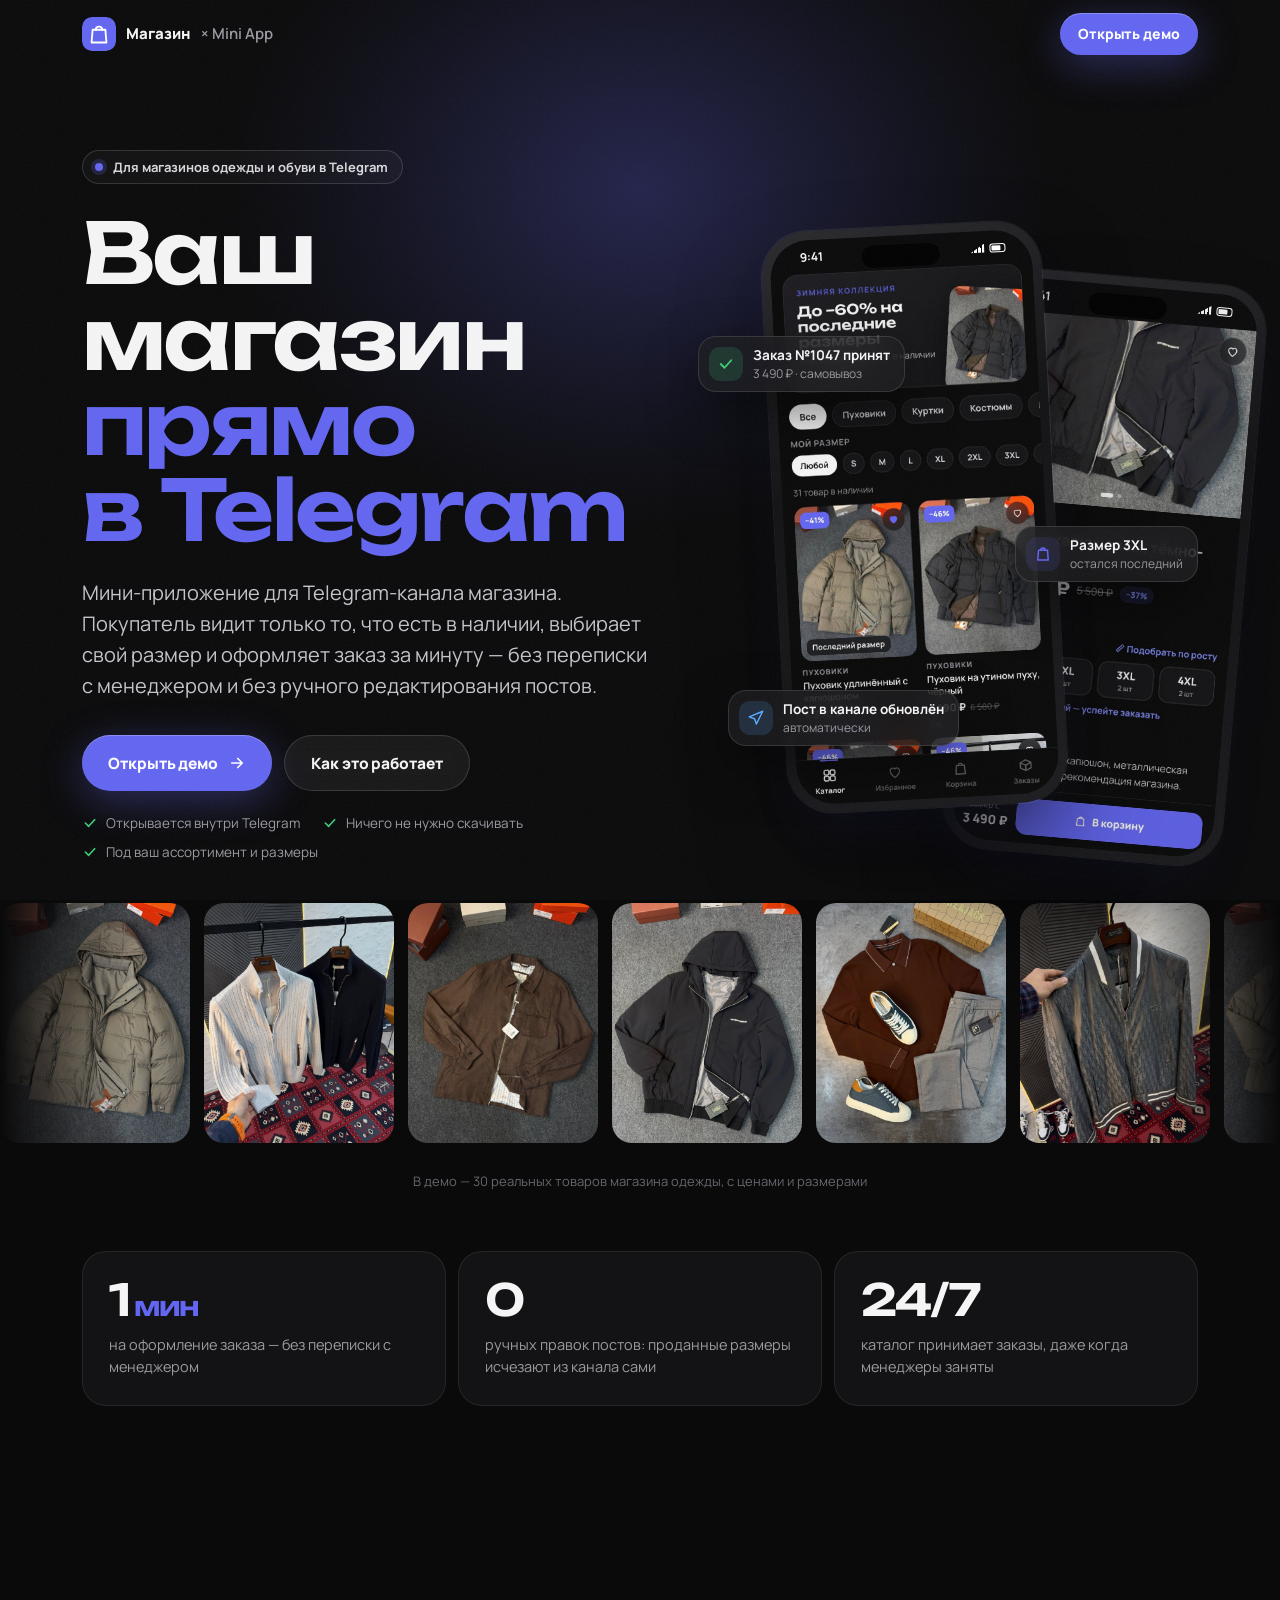
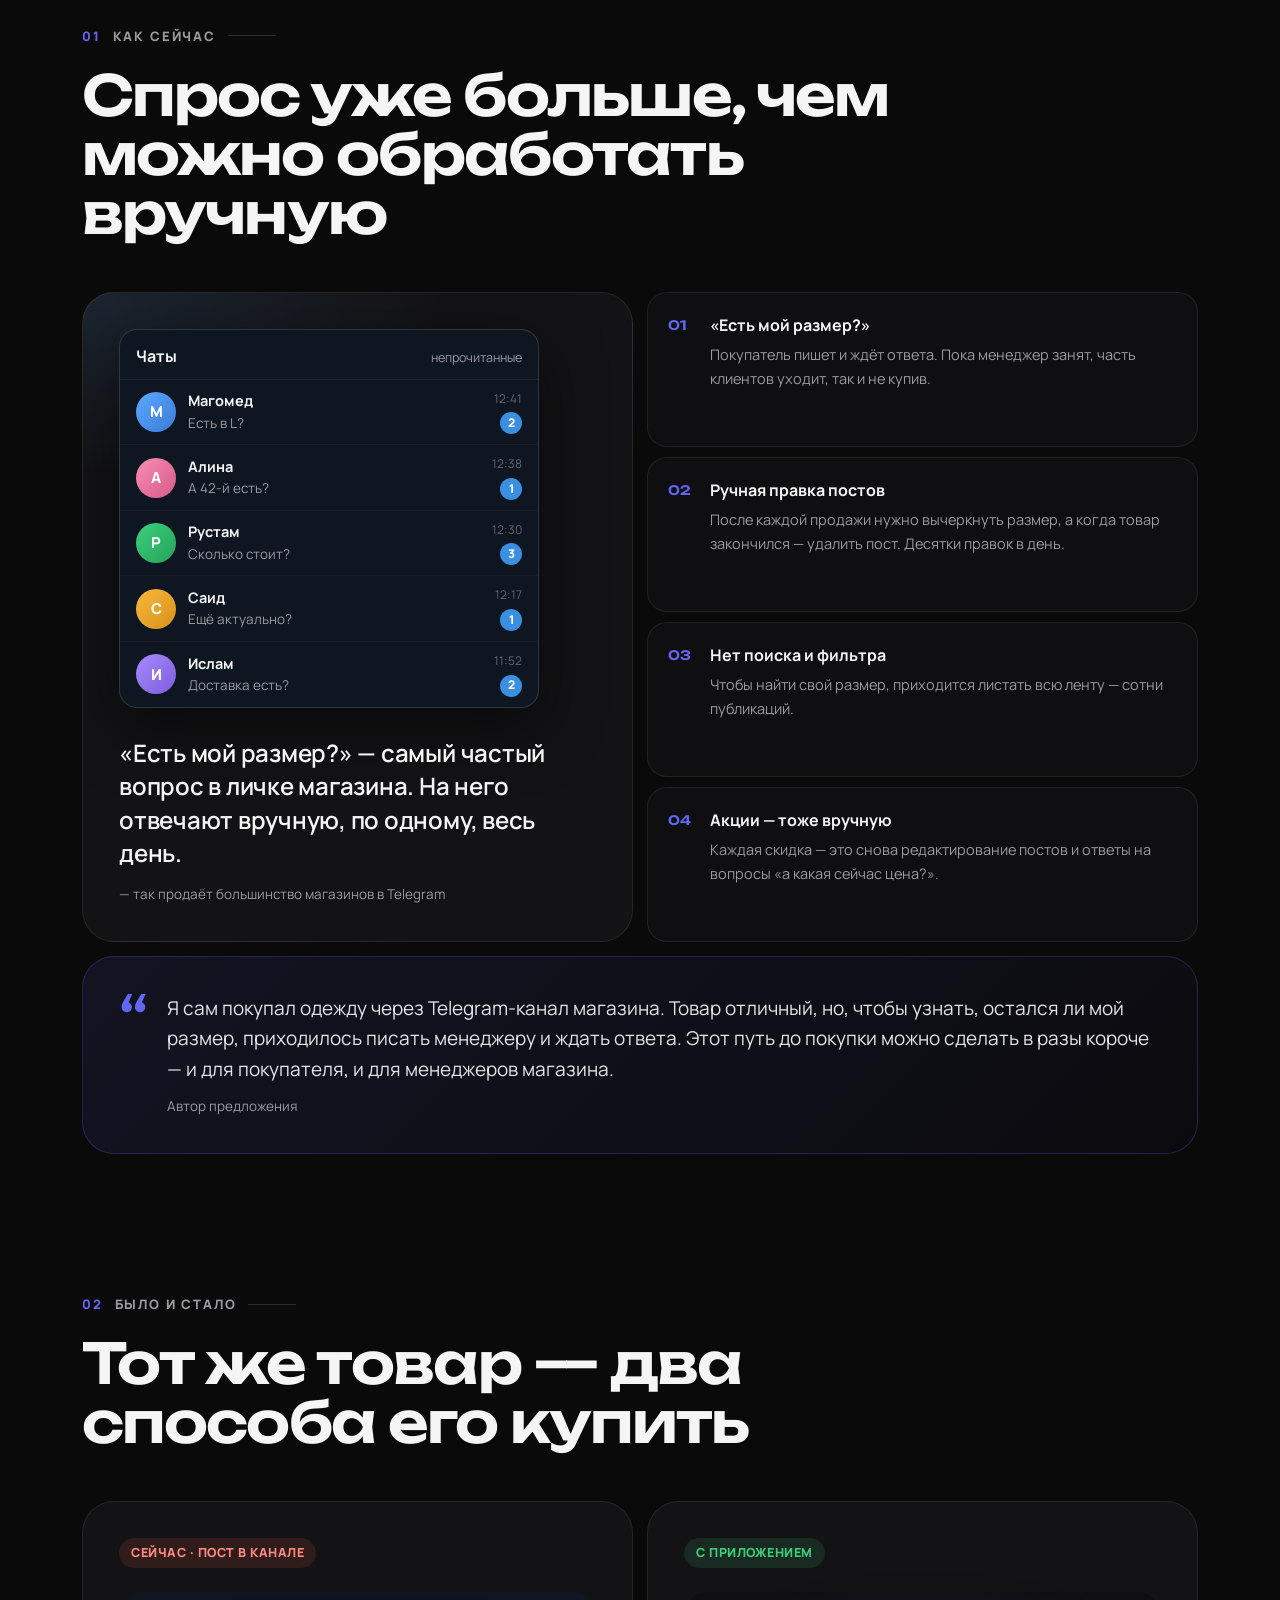
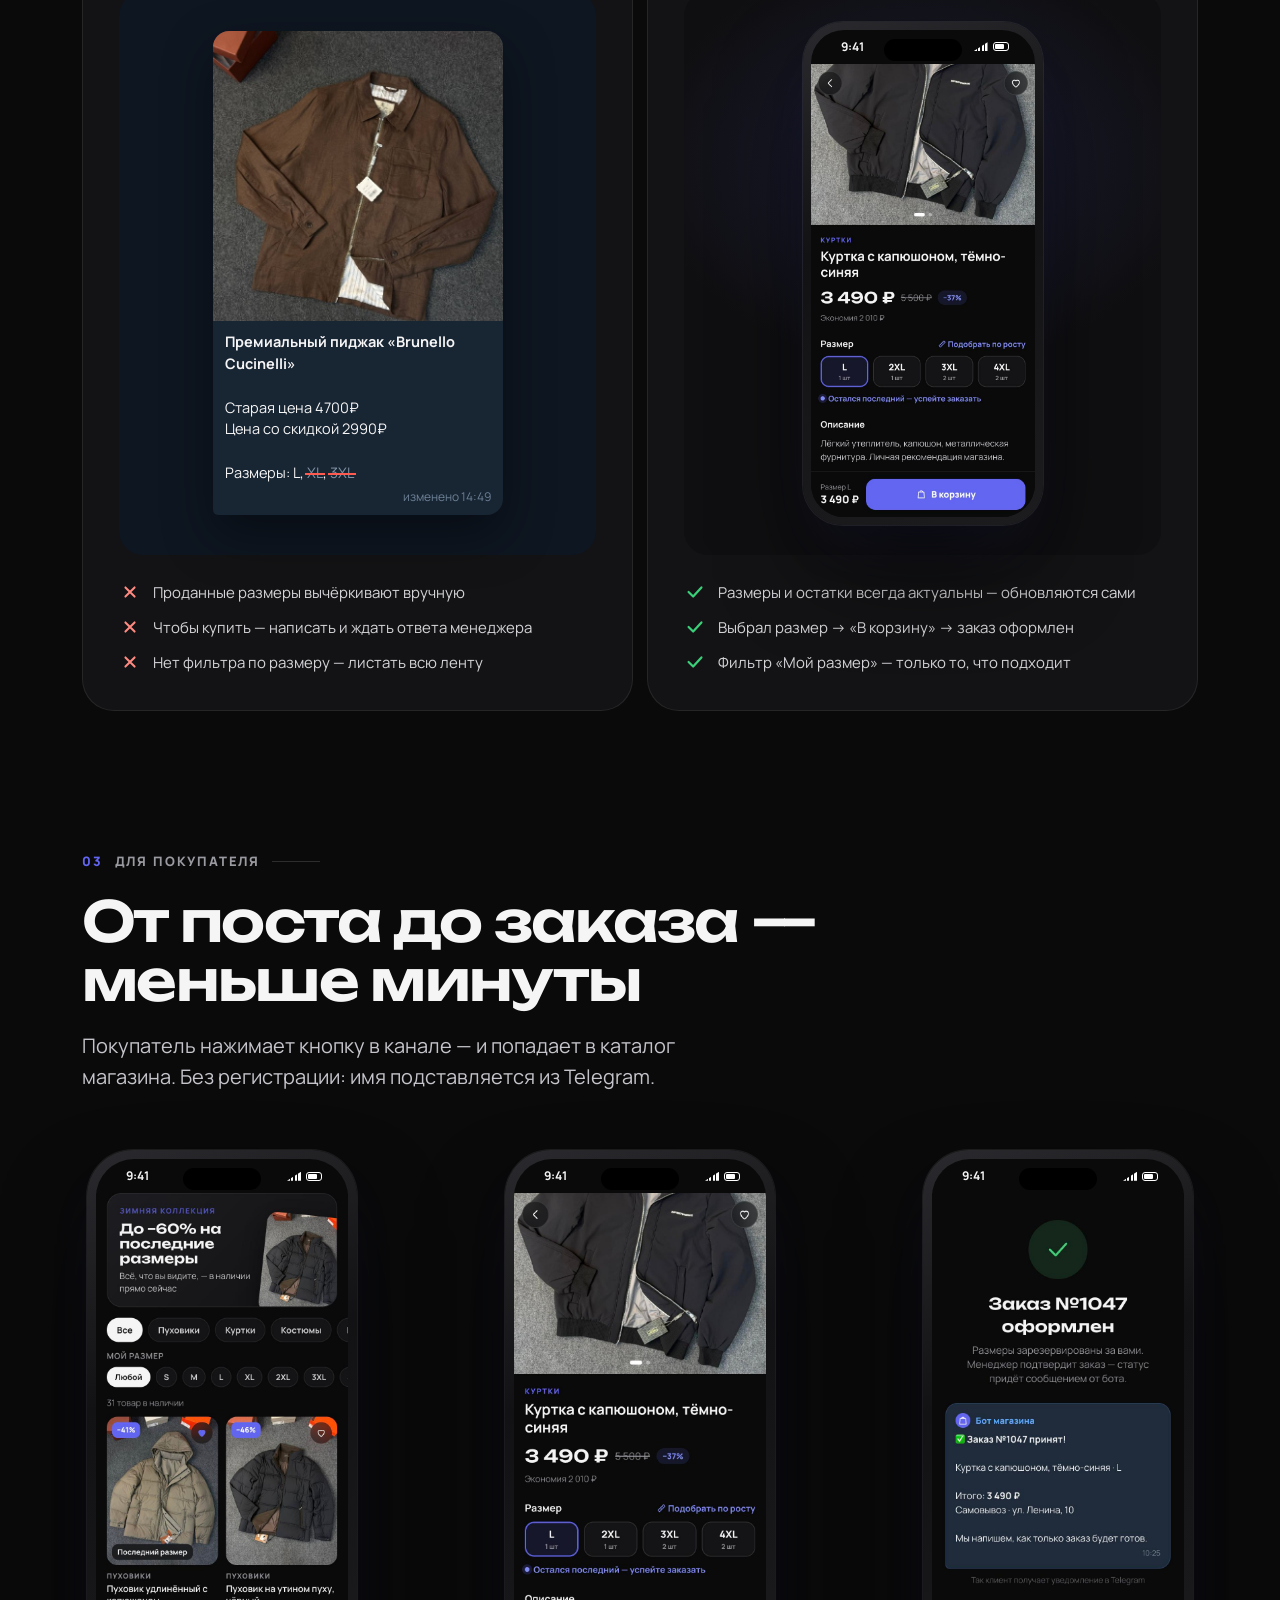
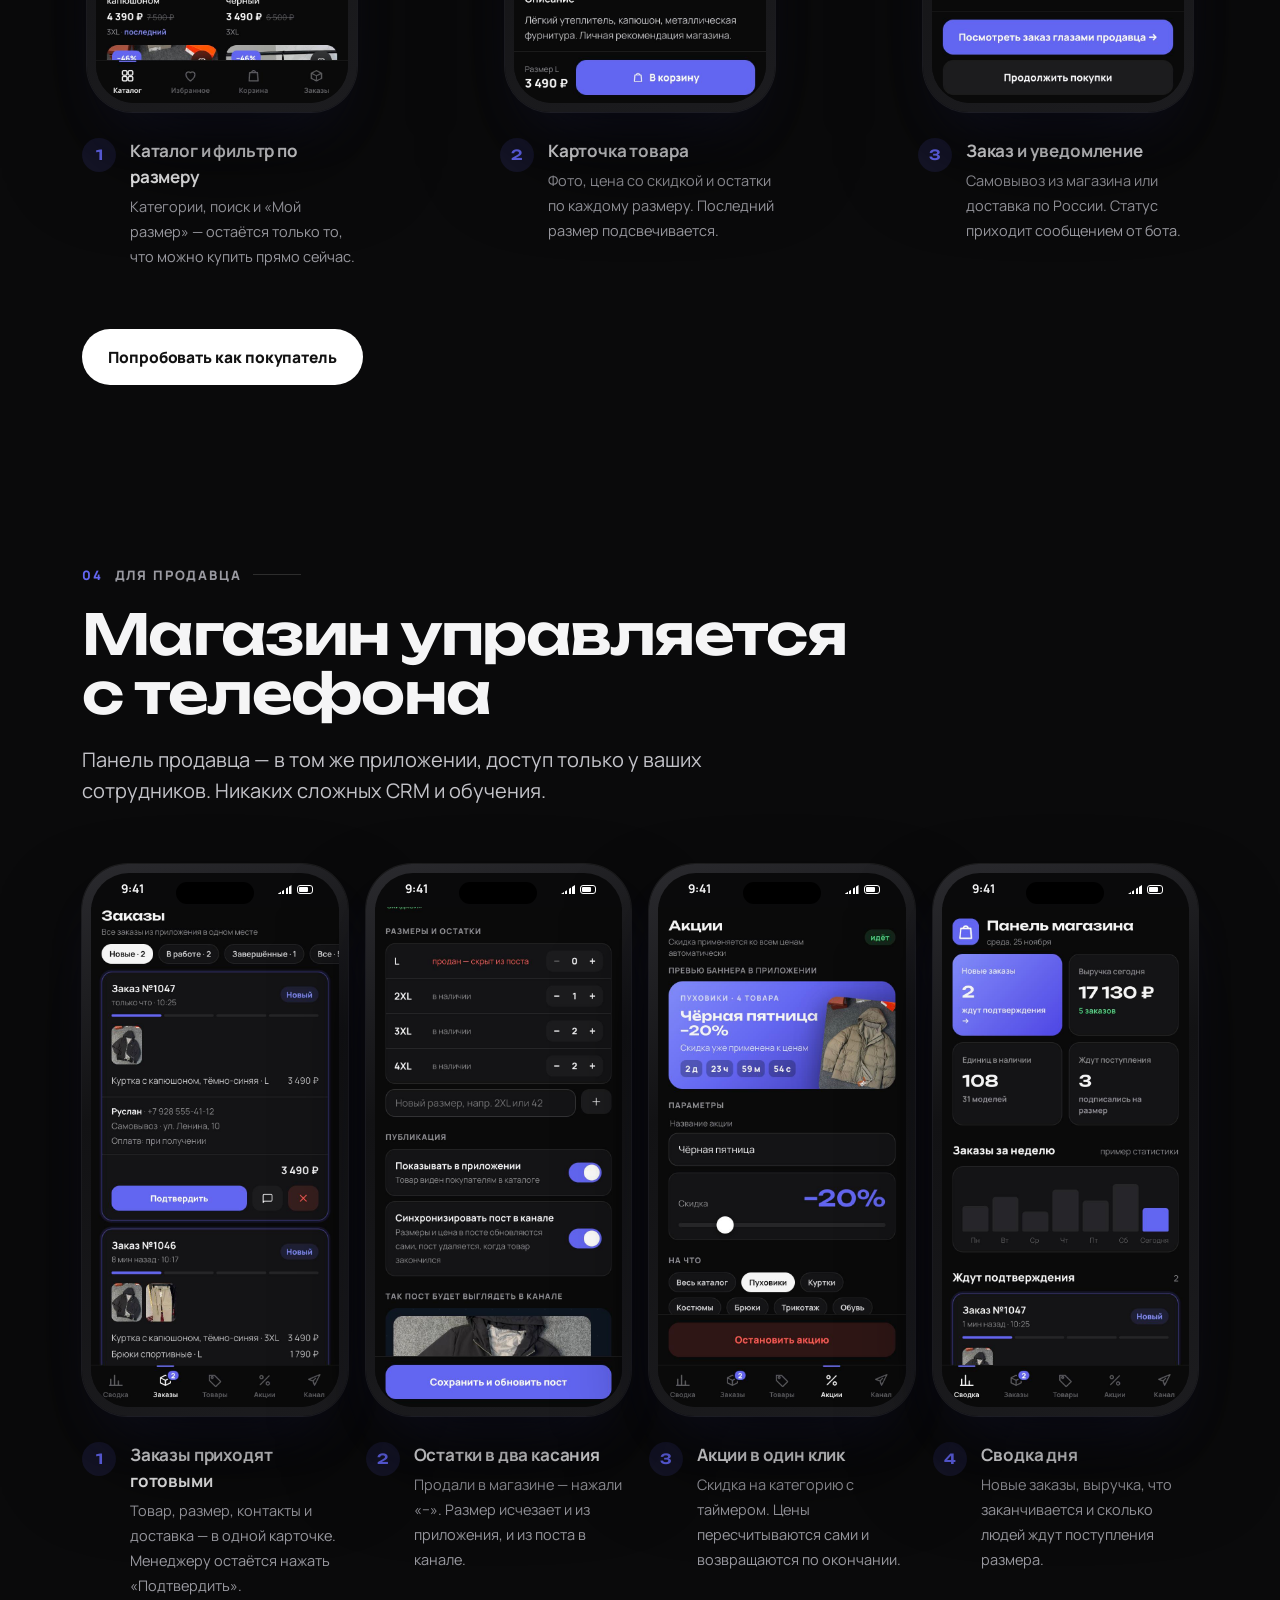
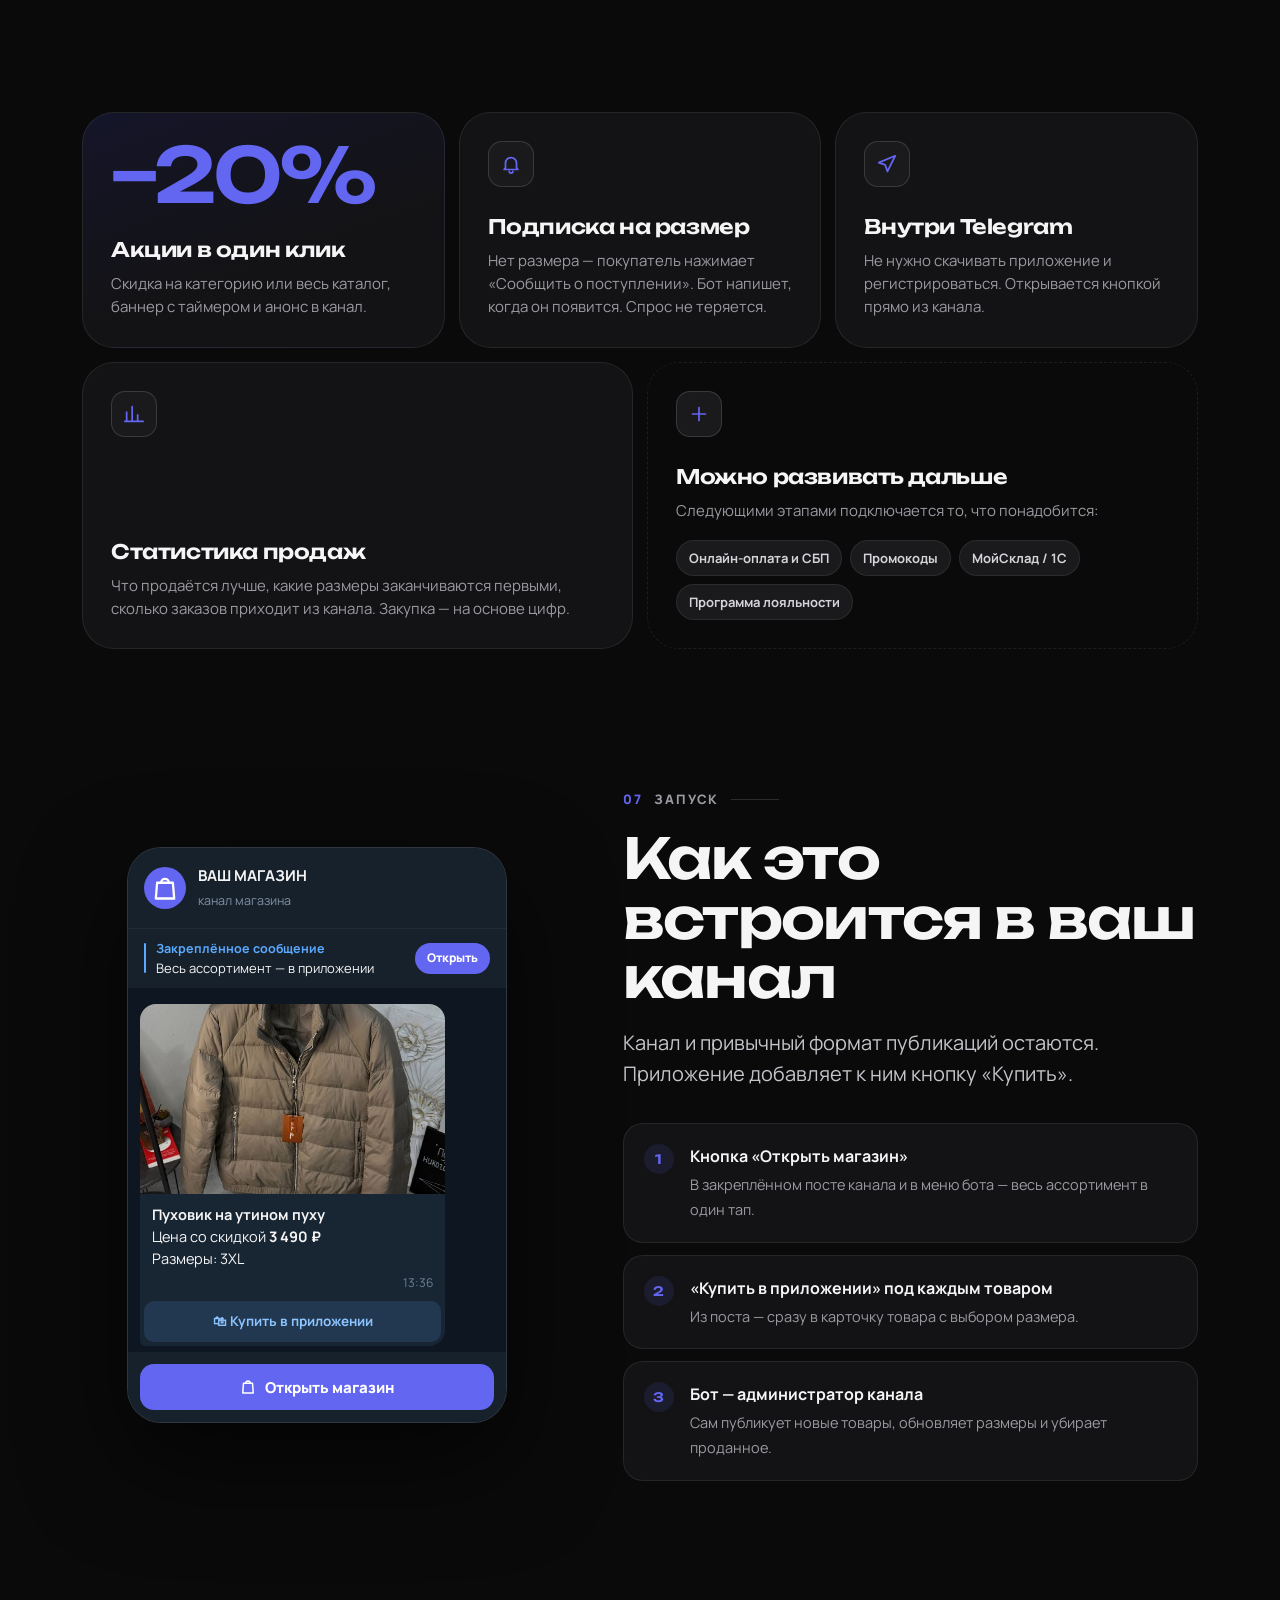
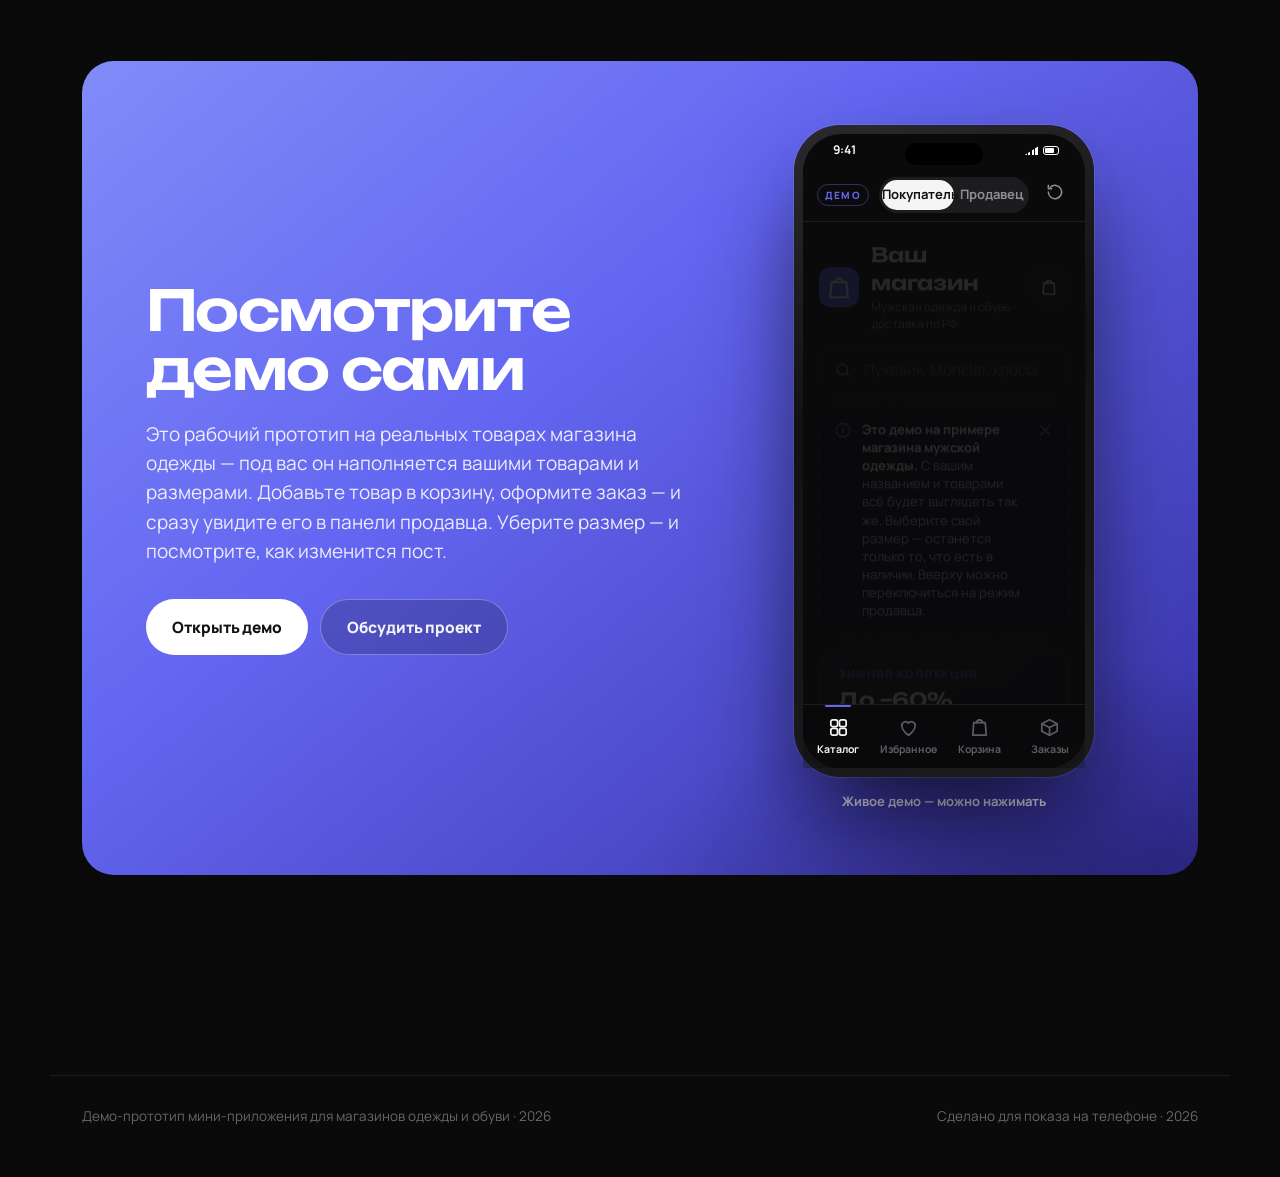
==== commit f595fb45: "Updated files." ====
--- a/index.html
+++ b/index.html
@@ -344,6 +344,6 @@
 </footer>
 
 <script src="assets/js/shop-name.js?v=2"></script>
-<script src="assets/js/site.js?v=2"></script>
+<script src="assets/js/site.js?v=3"></script>
 </body>
 </html>
